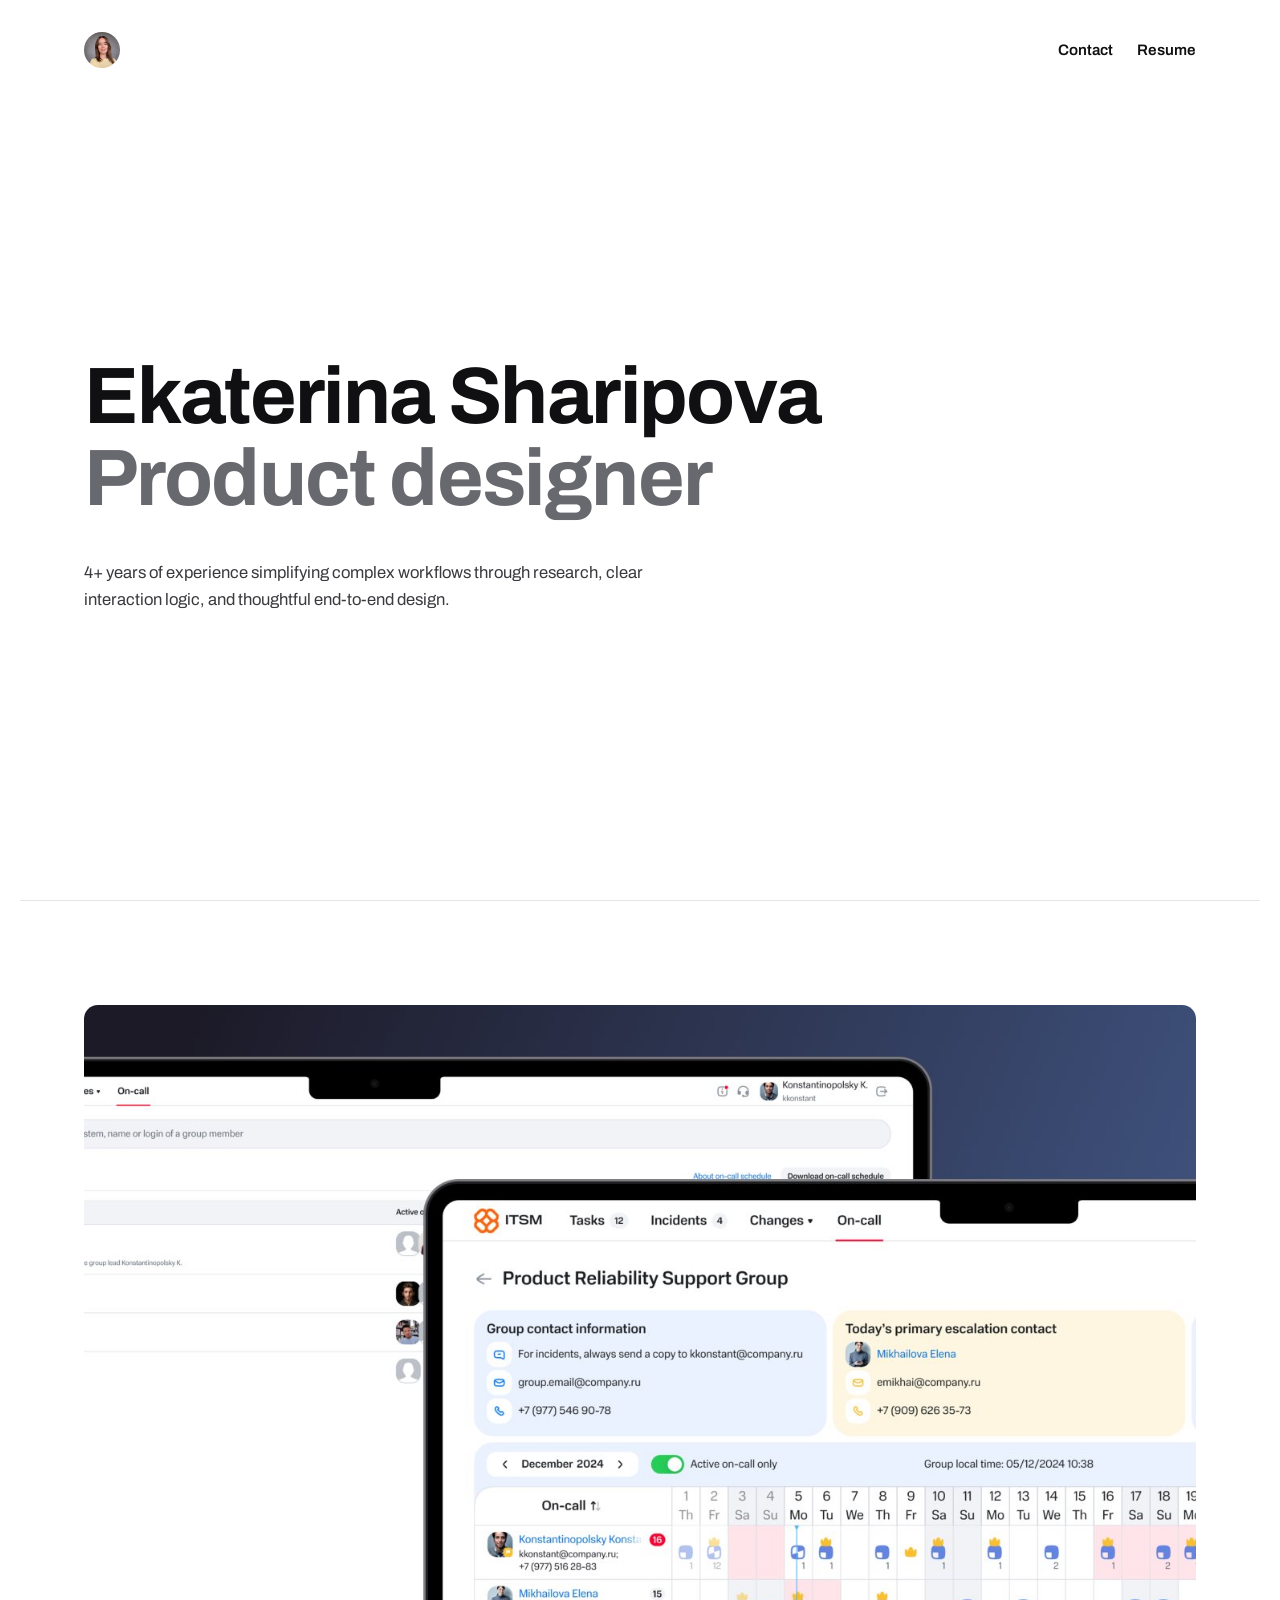
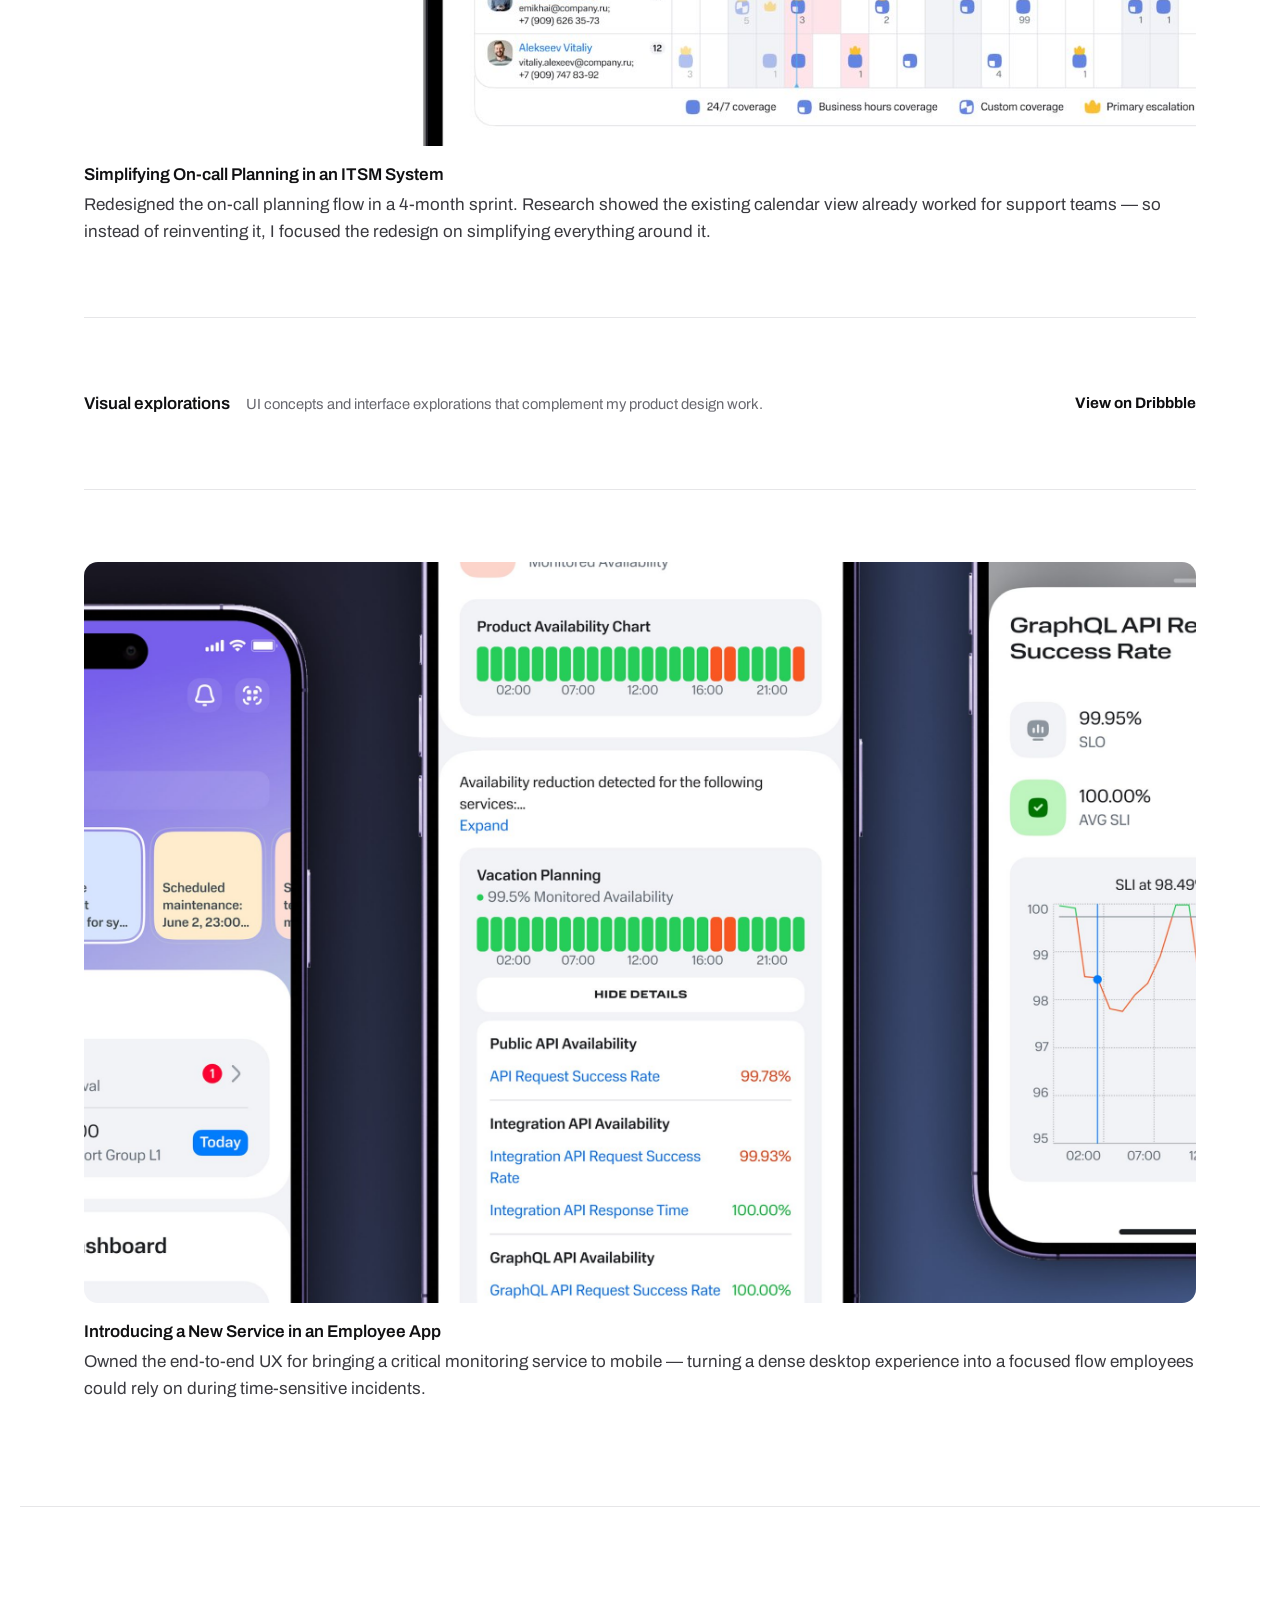
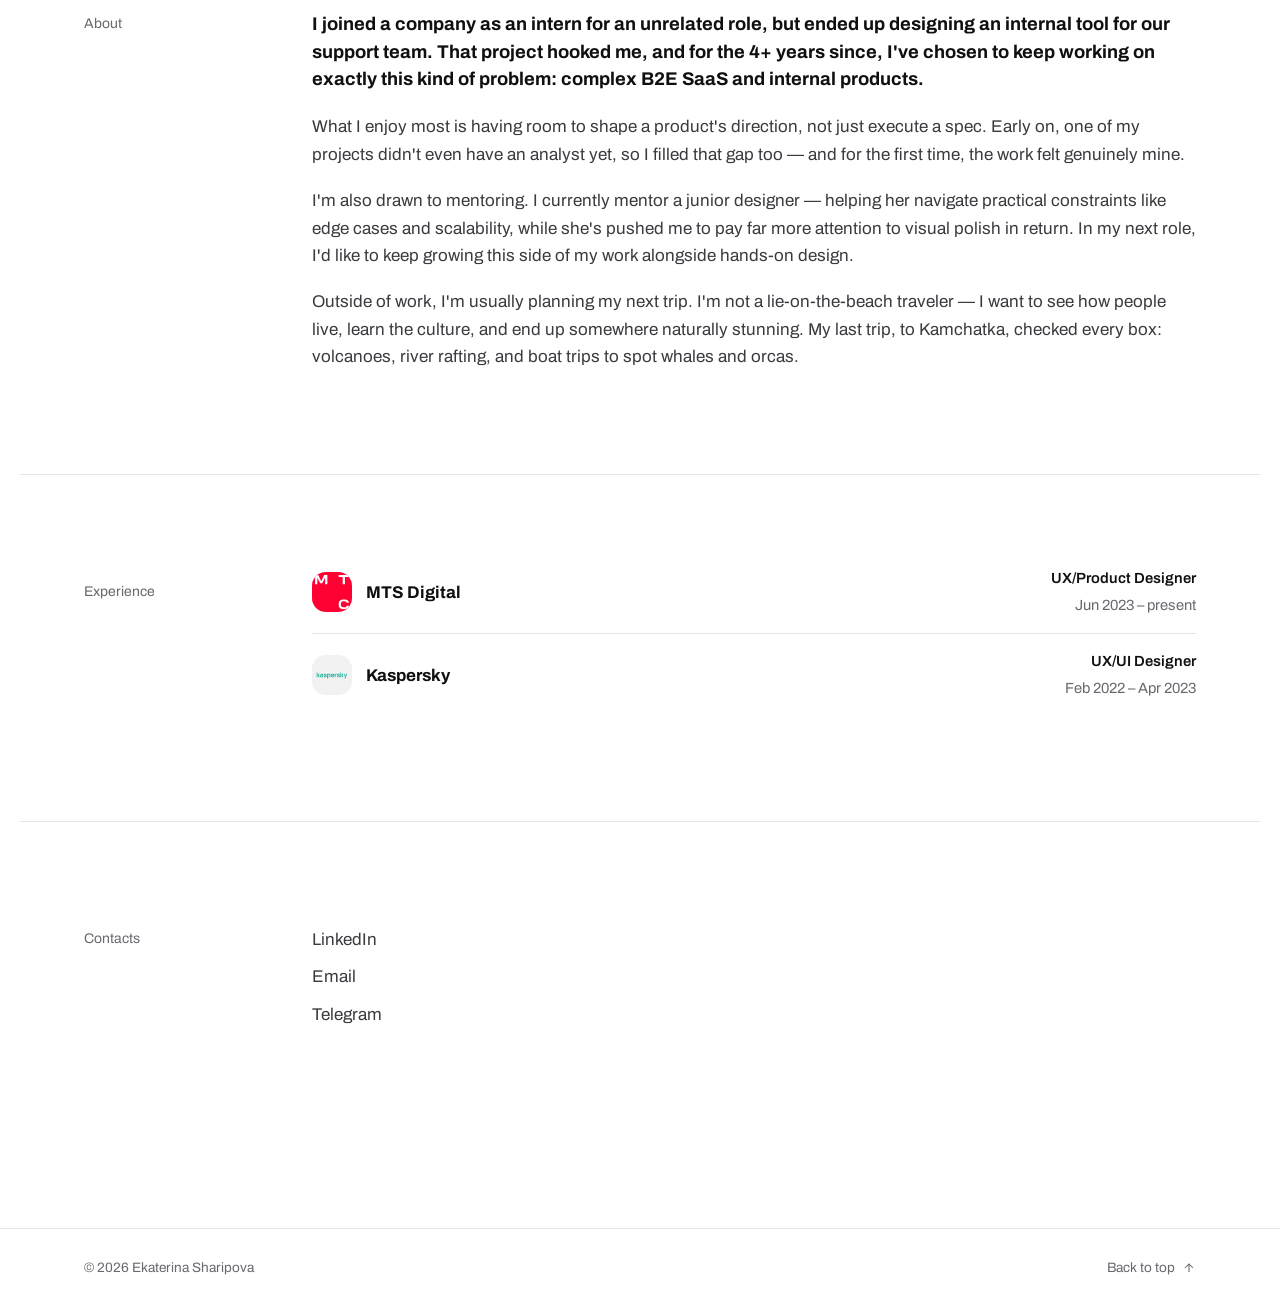
==== index.html @ 1e80042b "Version-bust edgy.css to fix stale CDN cache edgy.css was the only stylesheet linked without a ?v= q" ====
<!doctype html>
<html lang="en">
<head>
<meta charset="UTF-8">
<meta name="viewport" content="width=device-width, initial-scale=1">
<title>Ekaterina Sharipova — Product Designer</title>
<meta name="description" content="Ekaterina Sharipova is a Product Designer with 4+ years of experience simplifying complex B2E SaaS and internal-product workflows through research and end-to-end design.">

<meta property="og:type" content="website">
<meta property="og:title" content="Ekaterina Sharipova — Product Designer">
<meta property="og:description" content="4+ years of experience simplifying complex workflows through research, clear interaction logic, and thoughtful end-to-end design.">
<meta property="og:image" content="assets/img/social-preview.jpg">
<meta name="twitter:card" content="summary_large_image">

<link rel="icon" href="favicon.png" type="image/png">
<link rel="preconnect" href="https://fonts.googleapis.com">
<link rel="preconnect" href="https://fonts.gstatic.com" crossorigin>
<link href="https://fonts.googleapis.com/css2?family=Archivo:wght@400;500;600;700;800;900&display=swap" rel="stylesheet">
<link rel="stylesheet" href="assets/css/edgy.css?v=1">
</head>
<body id="top">
<a class="skip-link" href="#main">Skip to content</a>

<!-- Top bar — plain, not sticky, jasonwalker.io-style (mark left, links right) -->
<header class="top-bar">
  <div class="wrap-edgy top-bar-row">
    <span class="top-bar-mark">
      <img src="assets/img/avatar.jpg" alt="Ekaterina Sharipova" width="36" height="36">
      <span class="top-bar-mark-emoji" aria-hidden="true">🌸</span>
    </span>
    <nav class="top-bar-actions" aria-label="Primary">
      <a class="top-bar-link" href="#contacts">Contact</a>
      <a class="top-bar-link" href="https://drive.google.com/file/d/1kY8FwEwrzzVcaPMFJQIdGqYuqVuySqas/view?usp=drivesdk" target="_blank" rel="noopener">Resume</a>
    </nav>
  </div>
</header>

<main id="main">

  <!-- Hero — name/role masthead + description, jasonwalker.io-style -->
  <section class="hero-panel wrap-edgy">
    <div class="hero-mast">
      <h1 class="hero-name" data-scramble>Ekaterina Sharipova</h1>
      <span class="hero-role" data-scramble>Product designer</span>
    </div>
    <p class="hero-lede">4+ years of experience simplifying complex workflows through research, clear interaction logic, and thoughtful end-to-end design.</p>
  </section>

  <!-- Featured work -->
  <section class="wrap-edgy section-block" id="work">

    <div class="case-card-list">

      <a class="case-card" href="/on-call/">
        <!-- placeholder cover — swap for the real gallery shot once ready -->
        <div class="case-media">
          <img src="assets/img/case1-cover-desktop.jpg" alt="ITSM on-call scheduling interface: a monthly coverage calendar and support-group list shown across tablet and laptop screens." loading="eager" width="900" height="787">
        </div>
        <div class="case-body">
          <h3>Simplifying On-call Planning in an ITSM System</h3>
          <p class="case-desc">Redesigned the on-call planning flow in a 4-month sprint. Research showed the existing calendar view already worked for support teams — so instead of reinventing it, I focused the redesign on simplifying everything around it.</p>
        </div>
      </a>

      <a class="explore-strip" href="https://dribbble.com/sh_catherina" target="_blank" rel="noopener">
        <span class="explore-strip-text">
          <span class="explore-strip-title">Visual explorations</span>
          <span class="explore-strip-desc">UI concepts and interface explorations that complement my product design work.</span>
        </span>
        <span class="explore-strip-link">View on Dribbble</span>
      </a>

      <a class="case-card" href="/product-health/">
        <div class="case-media">
          <img src="assets/img/case2-cover-desktop.jpg" alt="Mobile Product Health Dashboard flow: a monitored-products overview drilling down into per-service availability and a single metric's chart, shown across three phone screens." loading="lazy" width="900" height="787">
        </div>
        <div class="case-body">
          <h3>Introducing a New Service in an Employee App</h3>
          <p class="case-desc">Owned the end-to-end UX for bringing a critical monitoring service to mobile — turning a dense desktop experience into a focused flow employees could rely on during time-sensitive incidents.</p>
        </div>
      </a>

    </div>
  </section>

  <!-- About — label-left / content-right, nickclement.com layout -->
  <section class="wrap-edgy section-block" id="about">
    <div class="section-row">
      <h2 class="section-heading">About</h2>
      <div class="about-copy">
        <p>I joined a company as an intern for an unrelated role, but ended up designing an internal tool for our support team. That project hooked me, and for the 4+ years since, I've chosen to keep working on exactly this kind of problem: complex B2E SaaS and internal products.</p>
        <p>What I enjoy most is having room to shape a product's direction, not just execute a spec. Early on, one of my projects didn't even have an analyst yet, so I filled that gap too — and for the first time, the work felt genuinely mine.</p>
        <p>I'm also drawn to mentoring. I currently mentor a junior designer — helping her navigate practical constraints like edge cases and scalability, while she's pushed me to pay far more attention to visual polish in return. In my next role, I'd like to keep growing this side of my work alongside hands-on design.</p>
        <p>Outside of work, I'm usually planning my next trip. I'm not a lie-on-the-beach traveler — I want to see how people live, learn the culture, and end up somewhere naturally stunning. My last trip, to Kamchatka, checked every box: volcanoes, river rafting, and boat trips to spot whales and orcas.</p>
      </div>
    </div>
  </section>

  <!-- Work experience — dates, company, role only; full detail lives in the résumé -->
  <section class="wrap-edgy section-block" id="experience">
    <div class="section-row">
      <h2 class="section-heading">Experience</h2>
      <div class="xp-list">
        <div class="xp-row">
          <div class="xp-company">
            <span class="xp-logo"><img src="assets/img/logos/mts.svg" alt="" width="40" height="40"></span>
            <span class="xp-company-name">MTS Digital</span>
          </div>
          <div class="xp-role-dates">
            <span class="xp-role">UX/Product Designer</span>
            <span class="xp-dates">Jun 2023 – present</span>
          </div>
        </div>
        <div class="xp-row">
          <div class="xp-company">
            <span class="xp-logo"><img src="assets/img/logos/kaspersky.svg" alt="" width="40" height="40"></span>
            <span class="xp-company-name">Kaspersky</span>
          </div>
          <div class="xp-role-dates">
            <span class="xp-role">UX/UI Designer</span>
            <span class="xp-dates">Feb 2022 – Apr 2023</span>
          </div>
        </div>
      </div>
    </div>
  </section>

  <!-- Contacts — plain text links, name only, straight to the platform (nickclement.com layout) -->
  <section class="wrap-edgy section-block" id="contacts">
    <div class="section-row">
      <h2 class="section-heading">Contacts</h2>
      <div class="contact-links">
        <a class="contact-link" href="http://linkedin.com/in/ekaterina-sharipova" target="_blank" rel="noopener">LinkedIn</a>
        <a class="contact-link" href="mailto:sh.catherina@yandex.ru" target="_blank" rel="noopener">Email</a>
        <a class="contact-link" href="https://t.me/sh_catherina" target="_blank" rel="noopener">Telegram</a>
      </div>
    </div>
  </section>

</main>

<div id="site-footer"></div>

<script src="assets/js/components.js?v=3"></script>
<script src="assets/js/main.js?v=7"></script>
</body>
</html>
---- assets/css/edgy.css ----
/* =========================================================
   EKATERINA SHARIPOVA — DRAFT v3
   Plain, editorial, monochrome — no panels or pill buttons.
   Hairline rules separate sections and list items throughout,
   modeled on nickclement.com's layout, jasonwalker.io's hero
   typography, and ayurchenko.xyz's experience row.
   ========================================================= */

:root {
  --paper: #ffffff;
  --panel: #f2f2f3;        /* image placeholder fill only */
  --panel-strong: #e6e6e8; /* hairline dividers, avatar placeholder */
  --ink: #101012;
  --ink-soft: #3a3a3f;
  --muted: #68686f;

  --radius-md: 14px;

  --font: "Archivo", -apple-system, BlinkMacSystemFont, "Segoe UI", sans-serif;
  --container: 1240px;
  --gutter: clamp(20px, 5vw, 64px);
  --ease: cubic-bezier(0.16, 1, 0.3, 1);

  /* .top-bar's rendered height: its padding-top (same clamp) plus the
     36px avatar, the tallest row child. .hero-panel subtracts this so
     the top bar plus hero together fill exactly one viewport. */
  --topbar-h: clamp(56px, calc(3vw + 36px), 68px);
}

* , *::before, *::after { box-sizing: border-box; }
html { background: var(--paper); -webkit-text-size-adjust: 100%; }
body {
  margin: 0;
  font-family: var(--font);
  font-size: 1.0625rem;
  line-height: 1.6;
  color: var(--ink);
  background: var(--paper);
  -webkit-font-smoothing: antialiased;
}
h1, h2, h3 { font-family: var(--font); font-weight: 400; line-height: 1.05; margin: 0; }
p { margin: 0; }
ul { margin: 0; padding: 0; list-style: none; }
img { display: block; max-width: 100%; height: auto; }
a { color: inherit; text-decoration: none; }

@media (prefers-reduced-motion: no-preference) {
  html { scroll-behavior: smooth; }
}
:focus-visible { outline: 2px solid var(--ink); outline-offset: 2px; }

.skip-link {
  position: absolute; left: -9999px; top: 0;
  background: var(--ink); color: var(--paper);
  padding: 0.75em 1.25em; z-index: 200; font-size: 0.9rem;
}
.skip-link:focus { left: var(--gutter); top: 12px; }

.wrap-edgy {
  max-width: var(--container);
  margin-inline: auto;
  padding-inline: var(--gutter);
}

/* ---------- Top bar — plain, not sticky (jasonwalker.io layout) ---------- */
.top-bar {
  padding-top: clamp(20px, 3vw, 32px);
}
.top-bar-row {
  display: flex; align-items: center; justify-content: space-between; gap: 1rem;
}
.top-bar-mark { position: relative; display: block; flex-shrink: 0; width: 36px; height: 36px; }
.top-bar-mark img {
  display: block; width: 36px; height: 36px; border-radius: 50%;
  background: var(--panel-strong);
  object-fit: cover;
  transition: opacity 0.25s var(--ease), transform 0.25s var(--ease);
}
/* Playful hover: swap the avatar for a flower emoji */
.top-bar-mark-emoji {
  position: absolute; inset: 0;
  display: flex; align-items: center; justify-content: center;
  font-size: 1.15rem;
  line-height: 1;
  border-radius: 50%;
  background: var(--panel-strong);
  opacity: 0;
  transform: scale(0.6) rotate(-15deg);
  transition: opacity 0.25s var(--ease), transform 0.25s var(--ease);
}
.top-bar-mark:hover img { opacity: 0; transform: scale(0.6); }
.top-bar-mark:hover .top-bar-mark-emoji { opacity: 1; transform: scale(1) rotate(0deg); }

.top-bar-actions { display: flex; align-items: center; gap: 1.5rem; }
.top-bar-link { font-size: 0.95rem; font-weight: 600; color: var(--ink); transition: color 0.15s var(--ease); }
.top-bar-link:hover { color: var(--muted); }

/* ---------- Hero — name/role masthead + description, fills the first screen ---------- */
.hero-panel {
  min-height: calc(100vh - var(--topbar-h));
  display: flex;
  flex-direction: column;
  justify-content: center;
  gap: clamp(1.75rem, 4vw, 2.5rem);
}
.hero-mast { display: flex; flex-direction: column; line-height: 1; }
.hero-name, .hero-role {
  font-size: clamp(2.75rem, 7vw, 5rem);
  font-weight: 700;
  letter-spacing: -0.02em;
}
.hero-name { color: var(--ink); }
.hero-role { color: var(--muted); }

.hero-lede {
  max-width: 56ch;
  font-size: clamp(1rem, 1.3vw, 1.15rem);
  font-weight: 400;
  color: var(--ink-soft);
}

/* ---------- Section headings — small, muted labels (nickclement.com layout) ---------- */
.section-block { padding-block: clamp(56px, 9vw, 104px); border-top: 1px solid var(--panel-strong); }
.section-heading { font-size: 0.875rem; font-weight: 400; color: var(--muted); }

/* ---------- Section row — label column left, content column right (nickclement.com layout) ---------- */
.section-row { display: flex; align-items: flex-start; gap: clamp(1.5rem, 4vw, 3rem); }
.section-row > .section-heading { flex: 0 0 auto; width: 180px; margin: 0; padding-top: 0.4rem; } /* nudges the label to align with the first line of content, which sits in a larger font */
.section-row > *:last-child { flex: 1 1 0; min-width: 0; }

@media (max-width: 760px) {
  .section-row { flex-direction: column; gap: 1.25rem; }
  .section-row > .section-heading { width: auto; padding-top: 0; }
  .section-row > *:last-child { width: 100%; }
  .xp-list { margin-top: 0; }
}

/* ---------- Featured work — single cover image + text, stacked (nickclement.com layout) ---------- */
.case-card-list { display: flex; flex-direction: column; }
.case-card { display: block; }
.case-card-list > * + * { border-top: 1px solid var(--panel-strong); margin-top: clamp(2.75rem, 6vw, 4.5rem); padding-top: clamp(2.75rem, 6vw, 4.5rem); }

.case-media {
  position: relative;
  overflow: hidden;
  border-radius: var(--radius-md);
  aspect-ratio: 3 / 2;
  background: var(--panel);
  cursor: pointer;
  margin-bottom: 1.25rem;
}
.case-media img { width: 100%; height: 100%; object-fit: cover; transition: transform 0.5s var(--ease); }
.case-card:hover .case-media img { transform: scale(1.03); }

.case-body h3 { font-size: 1.0625rem; font-weight: 600; color: var(--ink); margin-bottom: 0.4rem; }
.case-desc { color: var(--ink-soft); }

/* ---------- Explore strip — plain row, spacing comes from .case-card-list ---------- */
.explore-strip {
  display: flex; flex-wrap: wrap; align-items: center; justify-content: space-between; gap: 1.5rem;
}
.explore-strip-text { display: flex; align-items: baseline; gap: 1rem; flex-wrap: wrap; }
.explore-strip-title { font-weight: 600; font-size: 1.0625rem; color: var(--ink); }
.explore-strip-desc { color: var(--muted); font-size: 0.92rem; }
.explore-strip-link { font-weight: 700; font-size: 0.95rem; color: var(--ink); flex-shrink: 0; transition: color 0.15s var(--ease); }
.explore-strip:hover .explore-strip-link { color: var(--muted); }

/* ---------- About ---------- */
.about-copy p { color: var(--ink-soft); }
.about-copy p + p { margin-top: 1.15em; }
.about-copy p:first-child { font-weight: 700; color: var(--ink); font-size: 1.15rem; line-height: 1.5; }

/* ---------- Experience — logo row, detail lives in the résumé (ayurchenko.xyz layout) ---------- */
@media (min-width: 761px) {
  .xp-list { margin-top: -1.75rem; } /* company name sits centered in the 40px logo tile with its own top padding — pull the list up so its text lines up with the section label */
}
.xp-row {
  display: flex; align-items: center; justify-content: space-between; gap: 1.5rem;
  padding-block: 1rem;
}
.xp-row + .xp-row { border-top: 1px solid var(--panel-strong); }

.xp-company { display: flex; align-items: center; gap: 0.85rem; min-width: 0; }
.xp-logo {
  flex-shrink: 0;
  width: 40px; height: 40px; border-radius: var(--radius-md);
  overflow: hidden;
  background: var(--panel);
  display: flex; align-items: center; justify-content: center;
}
.xp-logo img { max-width: 100%; max-height: 100%; width: auto; height: auto; object-fit: contain; }
.xp-company-name { font-weight: 700; color: var(--ink); }

.xp-role-dates { display: flex; flex-direction: column; align-items: flex-end; gap: 0.2rem; text-align: right; font-size: 0.92rem; }
.xp-role { color: var(--ink); font-weight: 600; }
.xp-dates { color: var(--muted); font-variant-numeric: tabular-nums; }

@media (max-width: 560px) {
  .xp-row { align-items: flex-start; }
  .xp-company-name { font-size: 0.95rem; }
  .xp-role-dates { font-size: 0.85rem; }
}

/* Below 560px "Ekaterina Sharipova" no longer fits the clamp's 2.75rem
   floor on one line. Drop to a fixed size that fits down to a 320px
   viewport — kept in sync with .case-title's mobile override below. */
@media (max-width: 560px) {
  .hero-name, .hero-role { font-size: 1.75rem; }
}

/* ---------- Contacts — plain stacked text links (nickclement.com "Connect" layout) ---------- */
.contact-links { display: flex; flex-direction: column; gap: 0.65rem; }
.contact-link { font-size: 1.0625rem; font-weight: 400; color: var(--ink-soft); transition: color 0.15s var(--ease); }
.contact-link:hover { color: var(--ink); }

/* ---------- Footer (targets components.js-rendered markup) ---------- */
.site-footer { border-top: 1px solid var(--panel-strong); padding-block: 1.75rem; margin-top: clamp(56px, 8vw, 96px); }
.site-footer-row { display: flex; align-items: center; justify-content: space-between; flex-wrap: wrap; gap: 1rem; max-width: var(--container); margin-inline: auto; padding-inline: var(--gutter); }
.site-footer-copy { font-size: 0.85rem; color: var(--muted); }
.site-footer-top { display: inline-flex; align-items: center; gap: 0.5em; font-size: 0.85rem; font-weight: 400; color: var(--muted); transition: color 0.15s var(--ease); }
.site-footer-top svg { width: 14px; height: 14px; }
.site-footer-top:hover { color: var(--ink); }
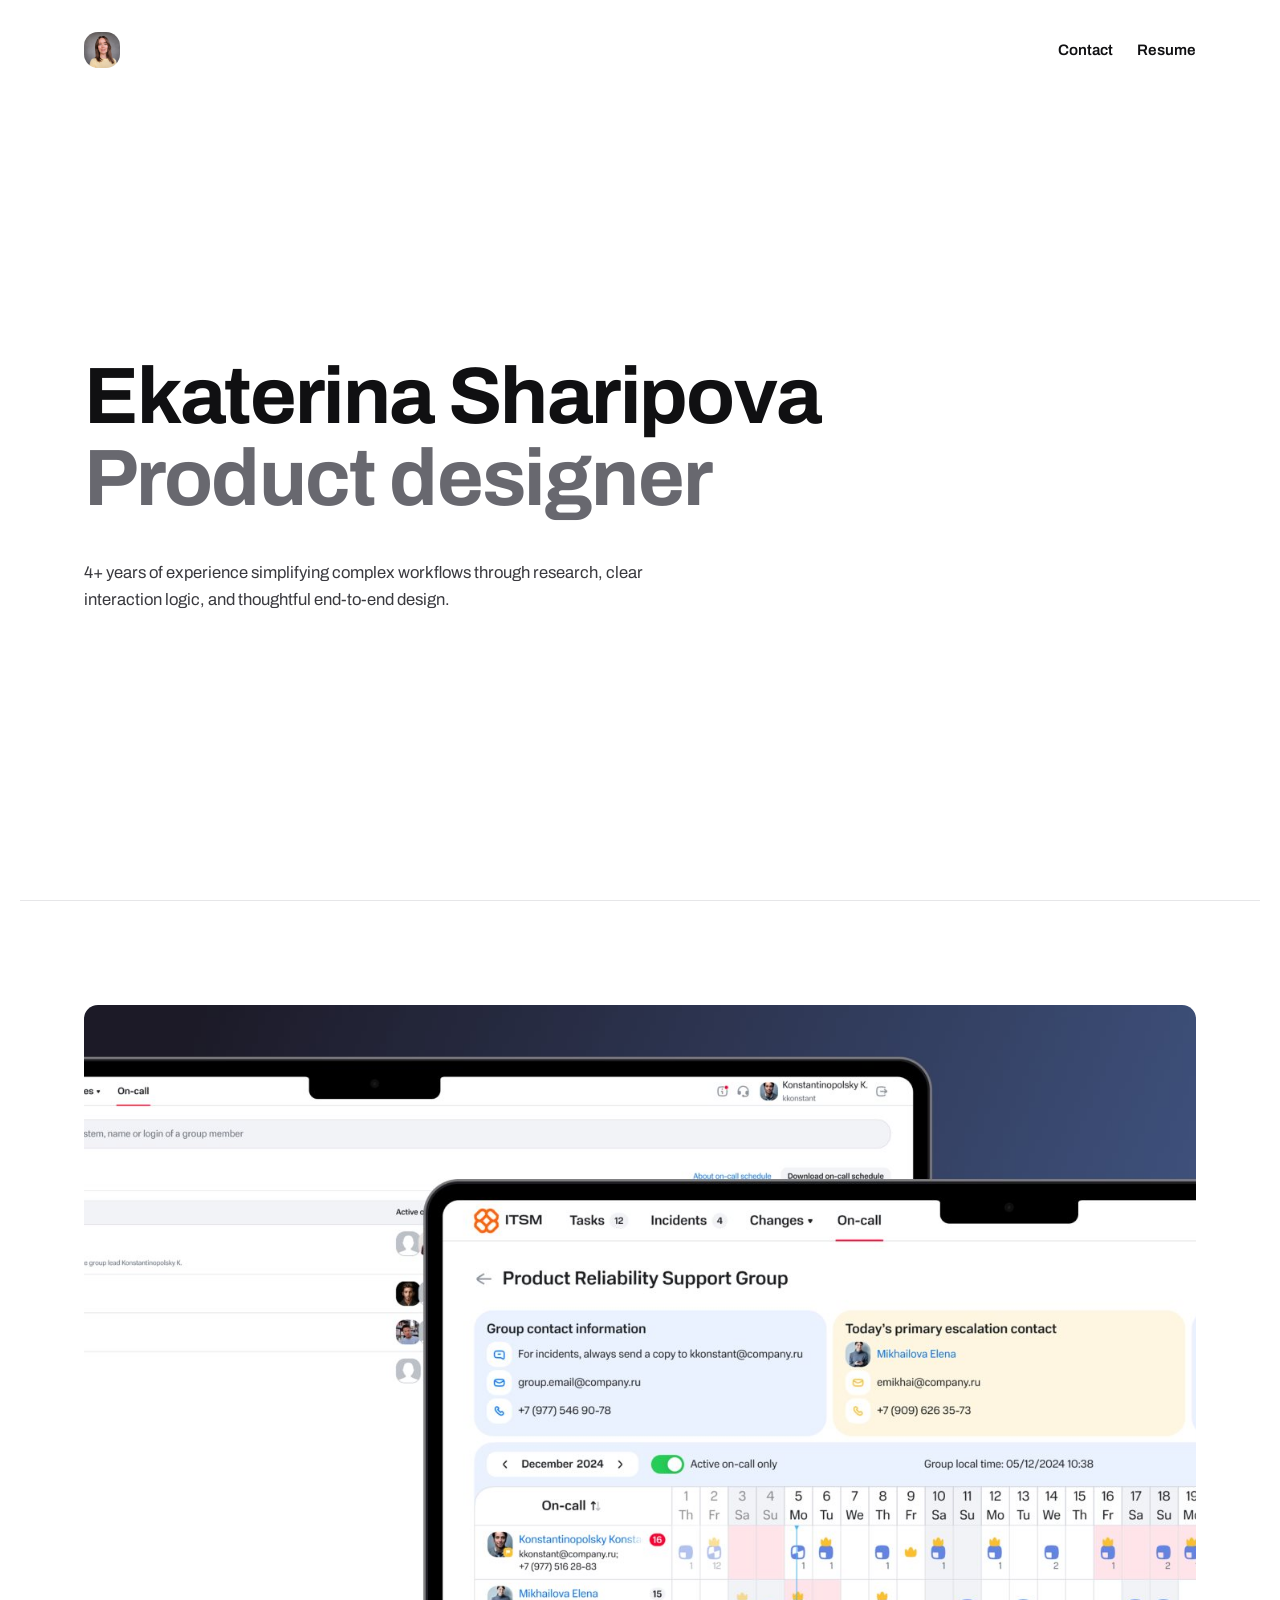
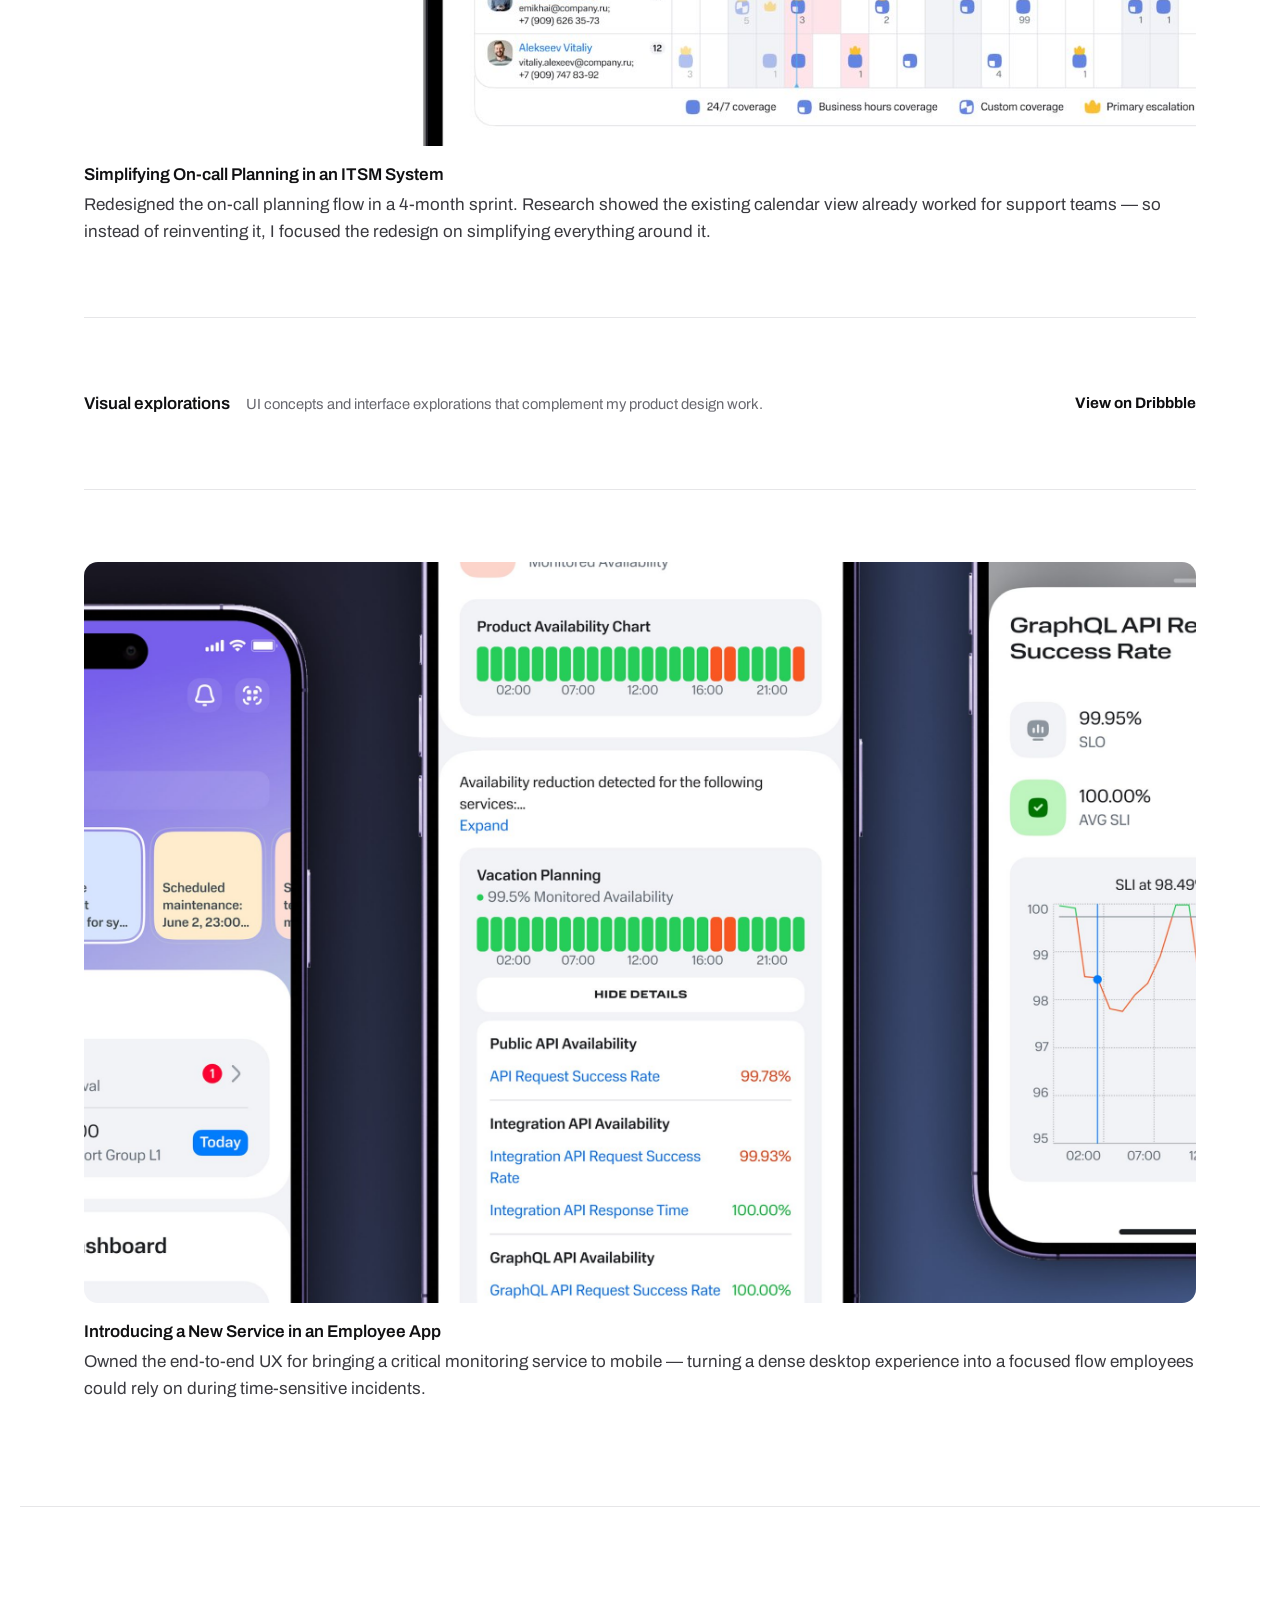
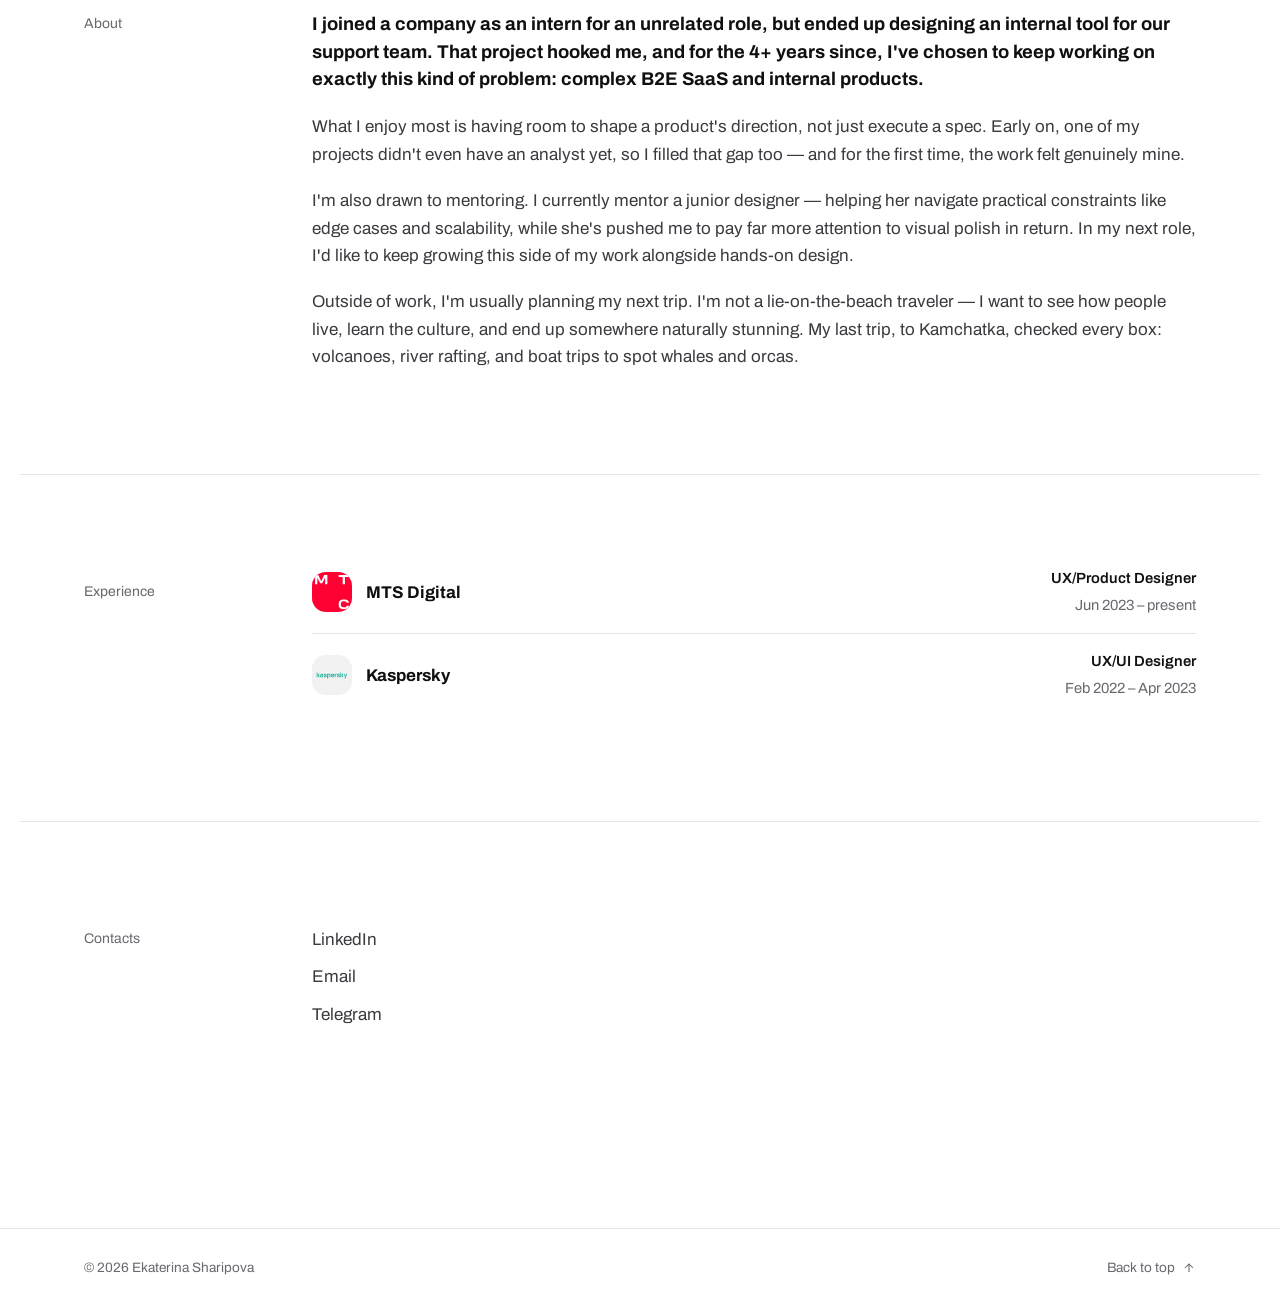
==== commit 58906af3: "Match header avatar shape to the Experience logo tiles Round avatar read as inconsistent next to the" ====
--- a/index.html
+++ b/index.html
@@ -16,7 +16,7 @@
 <link rel="preconnect" href="https://fonts.googleapis.com">
 <link rel="preconnect" href="https://fonts.gstatic.com" crossorigin>
 <link href="https://fonts.googleapis.com/css2?family=Archivo:wght@400;500;600;700;800;900&display=swap" rel="stylesheet">
-<link rel="stylesheet" href="assets/css/edgy.css?v=1">
+<link rel="stylesheet" href="assets/css/edgy.css?v=2">
 </head>
 <body id="top">
 <a class="skip-link" href="#main">Skip to content</a>
--- a/assets/css/edgy.css
+++ b/assets/css/edgy.css
@@ -70,8 +70,9 @@
   display: flex; align-items: center; justify-content: space-between; gap: 1rem;
 }
 .top-bar-mark { position: relative; display: block; flex-shrink: 0; width: 36px; height: 36px; }
+/* Soft-square shape, same radius as the .xp-logo tiles in Experience */
 .top-bar-mark img {
-  display: block; width: 36px; height: 36px; border-radius: 50%;
+  display: block; width: 36px; height: 36px; border-radius: var(--radius-md);
   background: var(--panel-strong);
   object-fit: cover;
   transition: opacity 0.25s var(--ease), transform 0.25s var(--ease);
@@ -82,7 +83,7 @@
   display: flex; align-items: center; justify-content: center;
   font-size: 1.15rem;
   line-height: 1;
-  border-radius: 50%;
+  border-radius: var(--radius-md);
   background: var(--panel-strong);
   opacity: 0;
   transform: scale(0.6) rotate(-15deg);
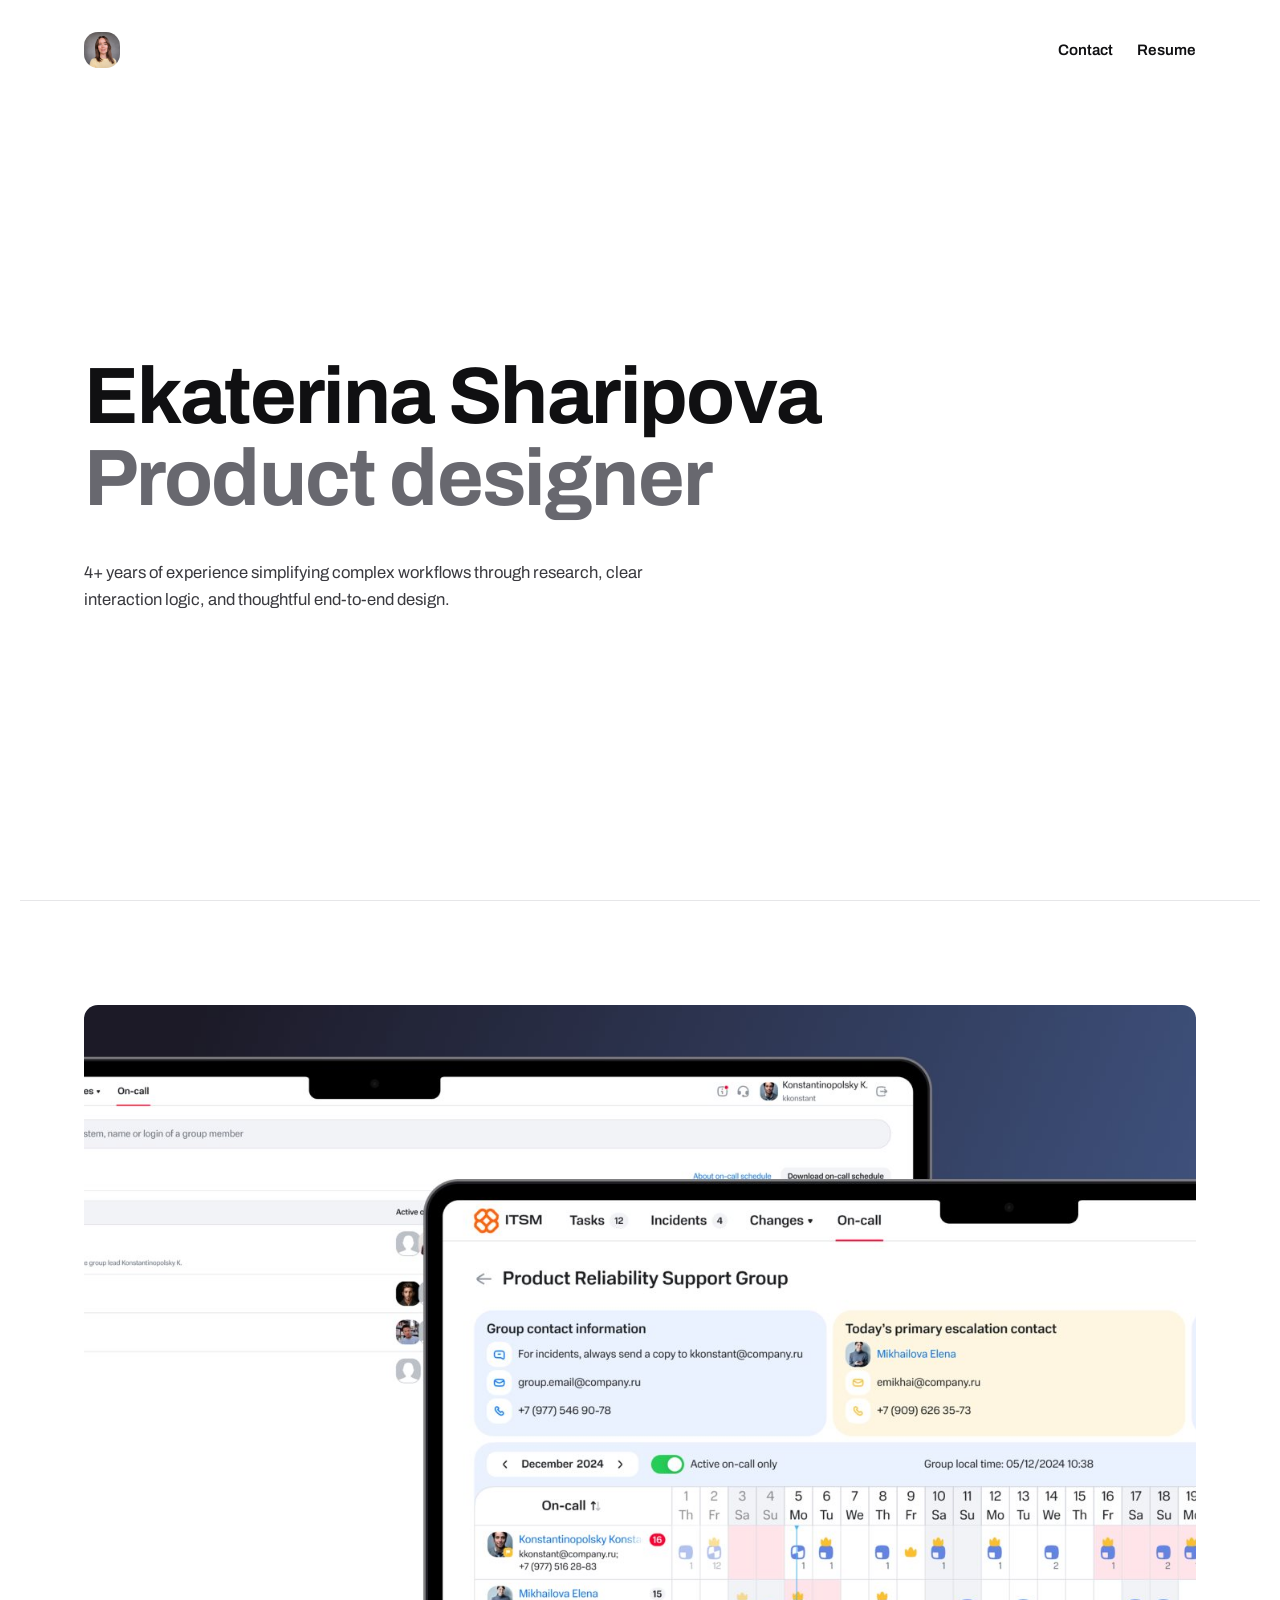
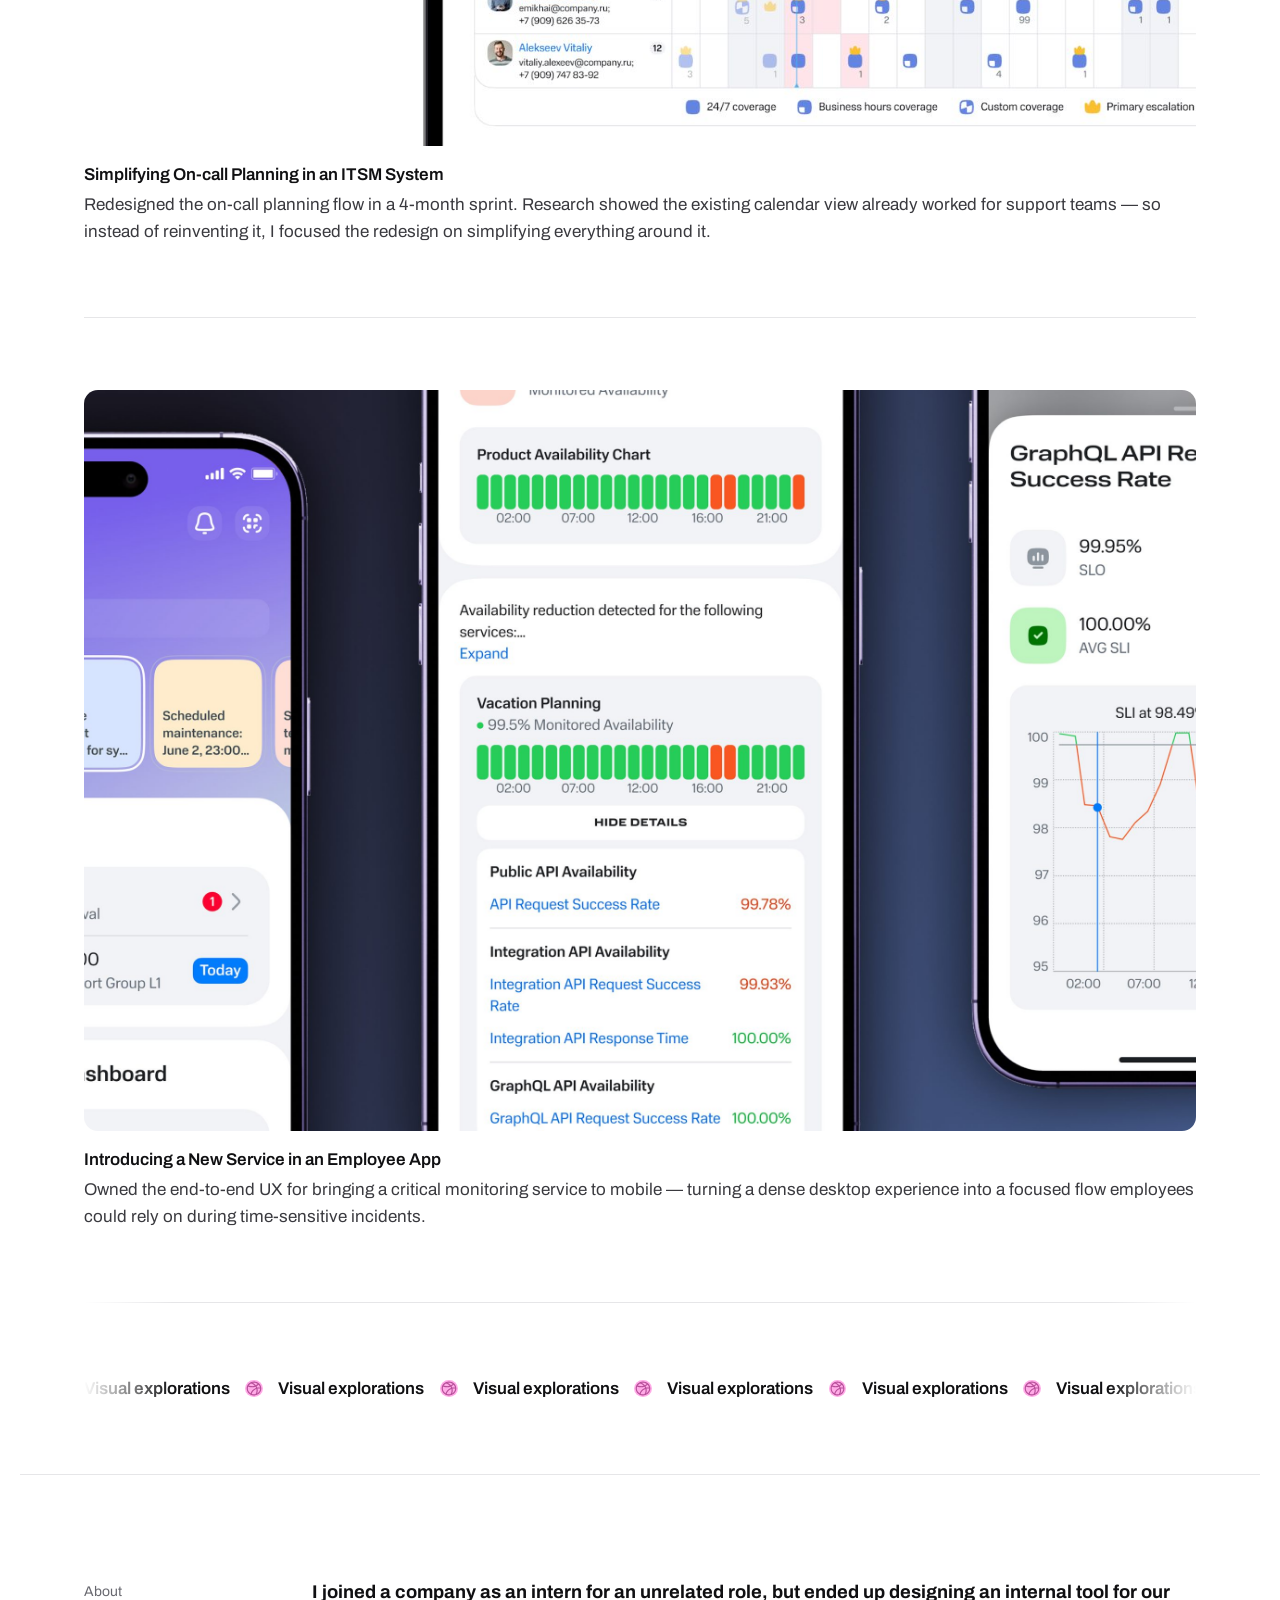
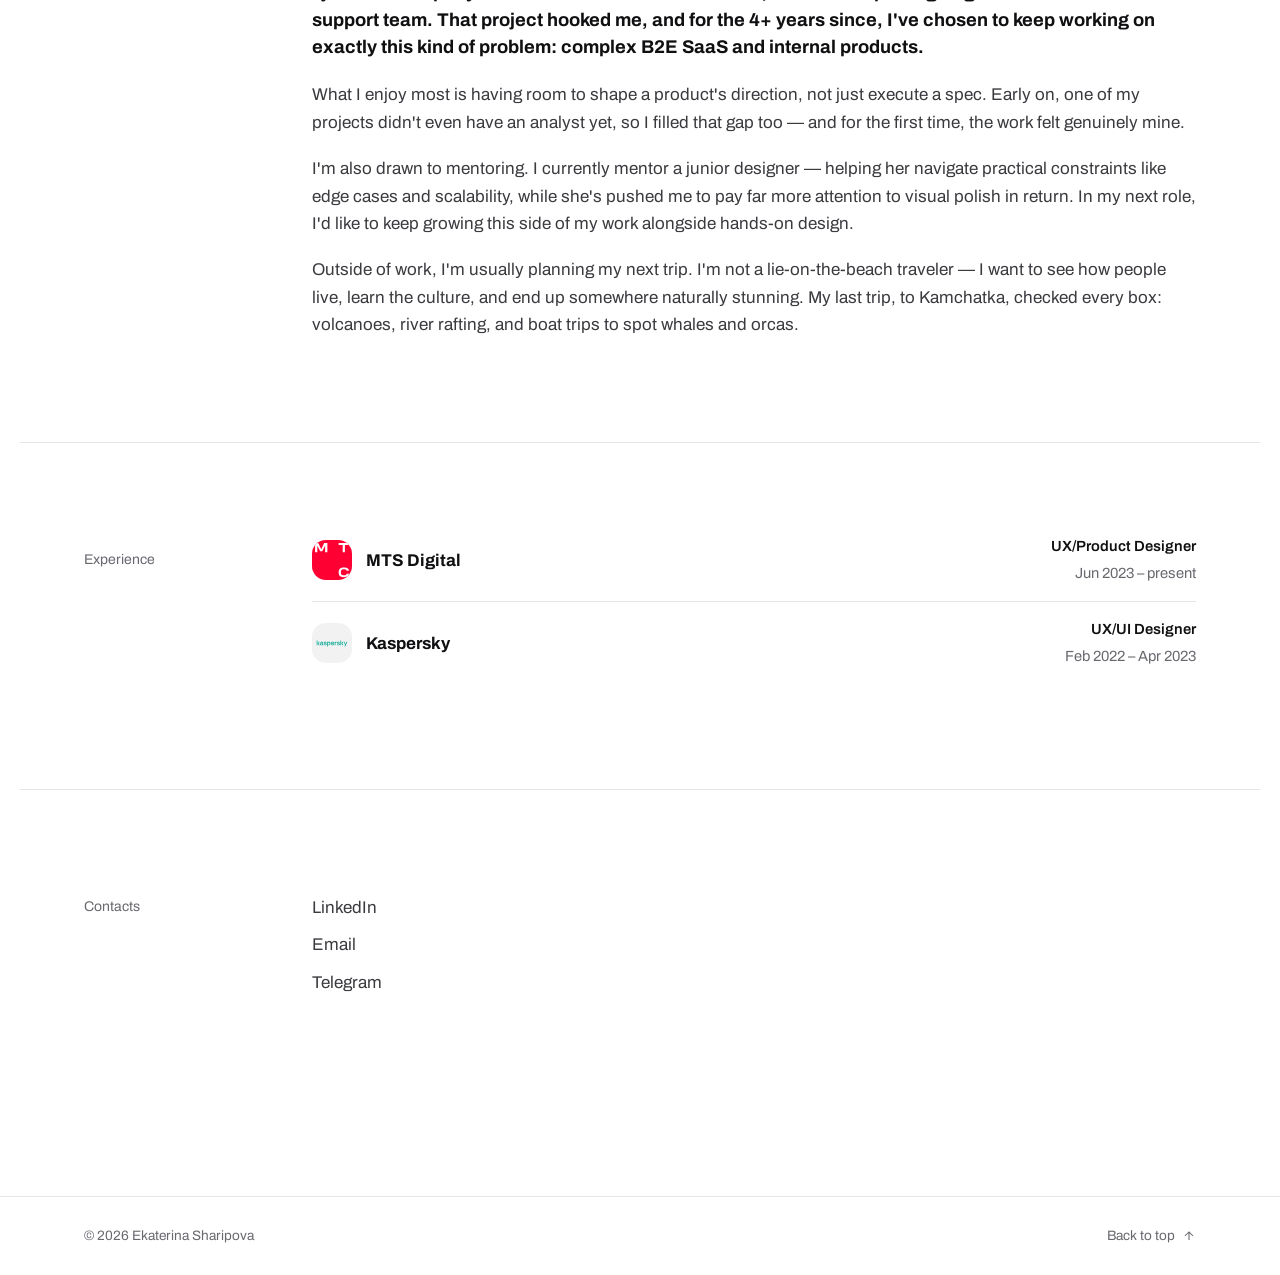
==== commit 89e752c7: "Replace the Dribbble text link with a looping marquee, match case-study breadcrumb weight to footer " ====
--- a/index.html
+++ b/index.html
@@ -16,7 +16,7 @@
 <link rel="preconnect" href="https://fonts.googleapis.com">
 <link rel="preconnect" href="https://fonts.gstatic.com" crossorigin>
 <link href="https://fonts.googleapis.com/css2?family=Archivo:wght@400;500;600;700;800;900&display=swap" rel="stylesheet">
-<link rel="stylesheet" href="assets/css/edgy.css?v=2">
+<link rel="stylesheet" href="assets/css/edgy.css?v=9">
 </head>
 <body id="top">
 <a class="skip-link" href="#main">Skip to content</a>
@@ -62,14 +62,6 @@
         </div>
       </a>
 
-      <a class="explore-strip" href="https://dribbble.com/sh_catherina" target="_blank" rel="noopener">
-        <span class="explore-strip-text">
-          <span class="explore-strip-title">Visual explorations</span>
-          <span class="explore-strip-desc">UI concepts and interface explorations that complement my product design work.</span>
-        </span>
-        <span class="explore-strip-link">View on Dribbble</span>
-      </a>
-
       <a class="case-card" href="/product-health/">
         <div class="case-media">
           <img src="assets/img/case2-cover-desktop.jpg" alt="Mobile Product Health Dashboard flow: a monitored-products overview drilling down into per-service availability and a single metric's chart, shown across three phone screens." loading="lazy" width="900" height="787">
@@ -78,6 +70,27 @@
           <h3>Introducing a New Service in an Employee App</h3>
           <p class="case-desc">Owned the end-to-end UX for bringing a critical monitoring service to mobile — turning a dense desktop experience into a focused flow employees could rely on during time-sensitive incidents.</p>
         </div>
+      </a>
+
+      <a class="explore-marquee" href="https://dribbble.com/sh_catherina" target="_blank" rel="noopener" aria-label="Visual explorations — view on Dribbble">
+        <span class="explore-marquee-track" aria-hidden="true">
+          <span class="explore-marquee-group">
+            <span class="explore-marquee-unit"><span class="explore-marquee-em">Visual explorations</span><img class="explore-marquee-icon" src="assets/img/logos/dribbble.svg" alt="" aria-hidden="true" width="18" height="18" loading="lazy"></span>
+            <span class="explore-marquee-unit"><span class="explore-marquee-em">Visual explorations</span><img class="explore-marquee-icon" src="assets/img/logos/dribbble.svg" alt="" aria-hidden="true" width="18" height="18" loading="lazy"></span>
+            <span class="explore-marquee-unit"><span class="explore-marquee-em">Visual explorations</span><img class="explore-marquee-icon" src="assets/img/logos/dribbble.svg" alt="" aria-hidden="true" width="18" height="18" loading="lazy"></span>
+            <span class="explore-marquee-unit"><span class="explore-marquee-em">Visual explorations</span><img class="explore-marquee-icon" src="assets/img/logos/dribbble.svg" alt="" aria-hidden="true" width="18" height="18" loading="lazy"></span>
+            <span class="explore-marquee-unit"><span class="explore-marquee-em">Visual explorations</span><img class="explore-marquee-icon" src="assets/img/logos/dribbble.svg" alt="" aria-hidden="true" width="18" height="18" loading="lazy"></span>
+            <span class="explore-marquee-unit"><span class="explore-marquee-em">Visual explorations</span><img class="explore-marquee-icon" src="assets/img/logos/dribbble.svg" alt="" aria-hidden="true" width="18" height="18" loading="lazy"></span>
+          </span>
+          <span class="explore-marquee-group">
+            <span class="explore-marquee-unit"><span class="explore-marquee-em">Visual explorations</span><img class="explore-marquee-icon" src="assets/img/logos/dribbble.svg" alt="" aria-hidden="true" width="18" height="18" loading="lazy"></span>
+            <span class="explore-marquee-unit"><span class="explore-marquee-em">Visual explorations</span><img class="explore-marquee-icon" src="assets/img/logos/dribbble.svg" alt="" aria-hidden="true" width="18" height="18" loading="lazy"></span>
+            <span class="explore-marquee-unit"><span class="explore-marquee-em">Visual explorations</span><img class="explore-marquee-icon" src="assets/img/logos/dribbble.svg" alt="" aria-hidden="true" width="18" height="18" loading="lazy"></span>
+            <span class="explore-marquee-unit"><span class="explore-marquee-em">Visual explorations</span><img class="explore-marquee-icon" src="assets/img/logos/dribbble.svg" alt="" aria-hidden="true" width="18" height="18" loading="lazy"></span>
+            <span class="explore-marquee-unit"><span class="explore-marquee-em">Visual explorations</span><img class="explore-marquee-icon" src="assets/img/logos/dribbble.svg" alt="" aria-hidden="true" width="18" height="18" loading="lazy"></span>
+            <span class="explore-marquee-unit"><span class="explore-marquee-em">Visual explorations</span><img class="explore-marquee-icon" src="assets/img/logos/dribbble.svg" alt="" aria-hidden="true" width="18" height="18" loading="lazy"></span>
+          </span>
+        </span>
       </a>
 
     </div>
--- a/assets/css/edgy.css
+++ b/assets/css/edgy.css
@@ -86,11 +86,11 @@
   border-radius: var(--radius-md);
   background: var(--panel-strong);
   opacity: 0;
-  transform: scale(0.6) rotate(-15deg);
+  transform: scale(0.6);
   transition: opacity 0.25s var(--ease), transform 0.25s var(--ease);
 }
 .top-bar-mark:hover img { opacity: 0; transform: scale(0.6); }
-.top-bar-mark:hover .top-bar-mark-emoji { opacity: 1; transform: scale(1) rotate(0deg); }
+.top-bar-mark:hover .top-bar-mark-emoji { opacity: 1; transform: scale(1); }
 
 .top-bar-actions { display: flex; align-items: center; gap: 1.5rem; }
 .top-bar-link { font-size: 0.95rem; font-weight: 600; color: var(--ink); transition: color 0.15s var(--ease); }
@@ -137,6 +137,9 @@
 }
 
 /* ---------- Featured work — single cover image + text, stacked (nickclement.com layout) ---------- */
+/* The marquee ends the list, so its gap to the divider below should match the
+   list's own item rhythm rather than the section's (larger) default padding. */
+#work { padding-bottom: clamp(2.75rem, 6vw, 4.5rem); }
 .case-card-list { display: flex; flex-direction: column; }
 .case-card { display: block; }
 .case-card-list > * + * { border-top: 1px solid var(--panel-strong); margin-top: clamp(2.75rem, 6vw, 4.5rem); padding-top: clamp(2.75rem, 6vw, 4.5rem); }
@@ -156,15 +159,36 @@
 .case-body h3 { font-size: 1.0625rem; font-weight: 600; color: var(--ink); margin-bottom: 0.4rem; }
 .case-desc { color: var(--ink-soft); }
 
-/* ---------- Explore strip — plain row, spacing comes from .case-card-list ---------- */
-.explore-strip {
-  display: flex; flex-wrap: wrap; align-items: center; justify-content: space-between; gap: 1.5rem;
-}
-.explore-strip-text { display: flex; align-items: baseline; gap: 1rem; flex-wrap: wrap; }
-.explore-strip-title { font-weight: 600; font-size: 1.0625rem; color: var(--ink); }
-.explore-strip-desc { color: var(--muted); font-size: 0.92rem; }
-.explore-strip-link { font-weight: 700; font-size: 0.95rem; color: var(--ink); flex-shrink: 0; transition: color 0.15s var(--ease); }
-.explore-strip:hover .explore-strip-link { color: var(--muted); }
+/* ---------- Explore marquee — looping ticker, spacing comes from .case-card-list ---------- */
+.explore-marquee {
+  display: block;
+  overflow: hidden;
+  -webkit-mask-image: linear-gradient(90deg, transparent, #000 8%, #000 92%, transparent);
+  mask-image: linear-gradient(90deg, transparent, #000 8%, #000 92%, transparent);
+}
+.explore-marquee-track {
+  display: flex;
+  width: max-content;
+  animation: explore-marquee-scroll 26s linear infinite;
+}
+.explore-marquee:hover .explore-marquee-track { animation-play-state: paused; }
+.explore-marquee-group { display: flex; flex-shrink: 0; }
+.explore-marquee-unit { display: flex; align-items: center; gap: 0.9em; flex-shrink: 0; padding-inline-end: 0.9em; }
+.explore-marquee-em {
+  font-size: 1.0625rem;
+  font-weight: 600;
+  color: var(--ink);
+  white-space: nowrap;
+}
+.explore-marquee-icon { display: block; width: 1.05em; height: 1.05em; flex-shrink: 0; }
+
+@keyframes explore-marquee-scroll {
+  from { transform: translateX(0); }
+  to { transform: translateX(-50%); }
+}
+@media (prefers-reduced-motion: reduce) {
+  .explore-marquee-track { animation: none; }
+}
 
 /* ---------- About ---------- */
 .about-copy p { color: var(--ink-soft); }
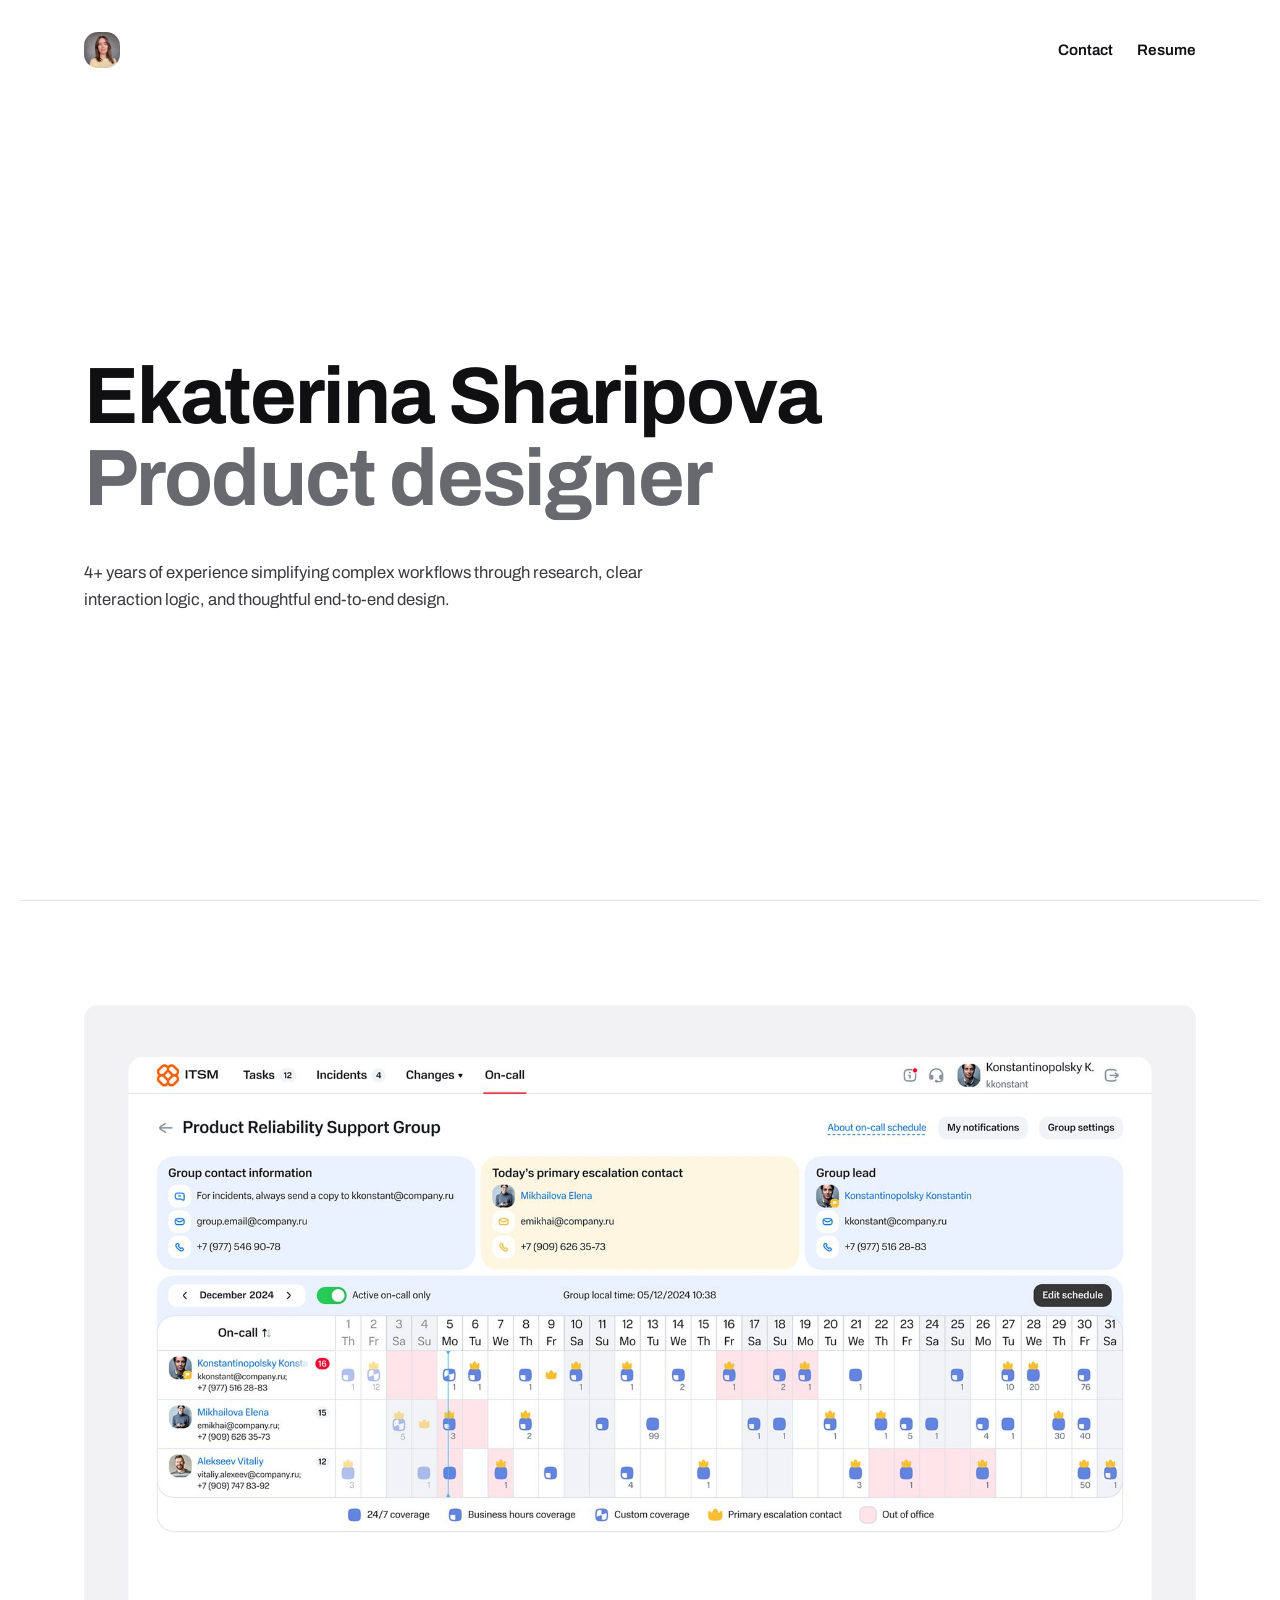
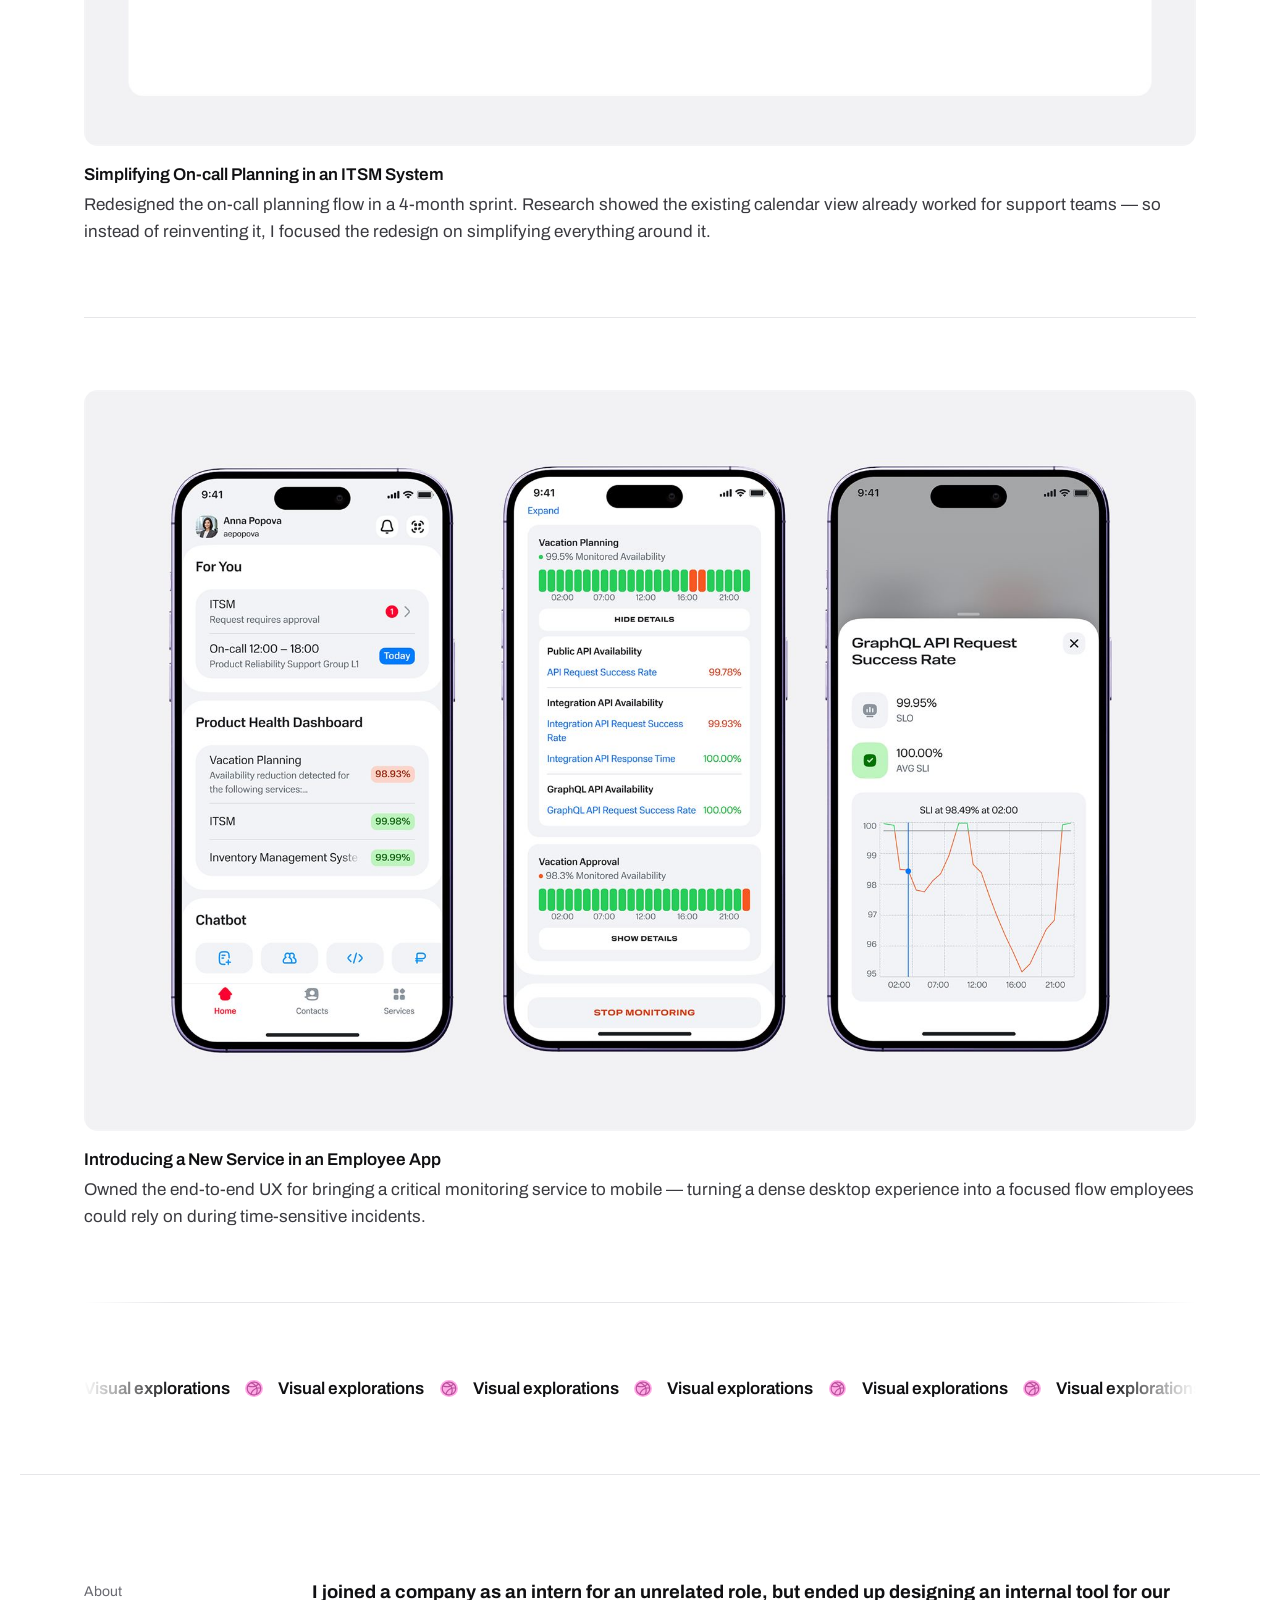
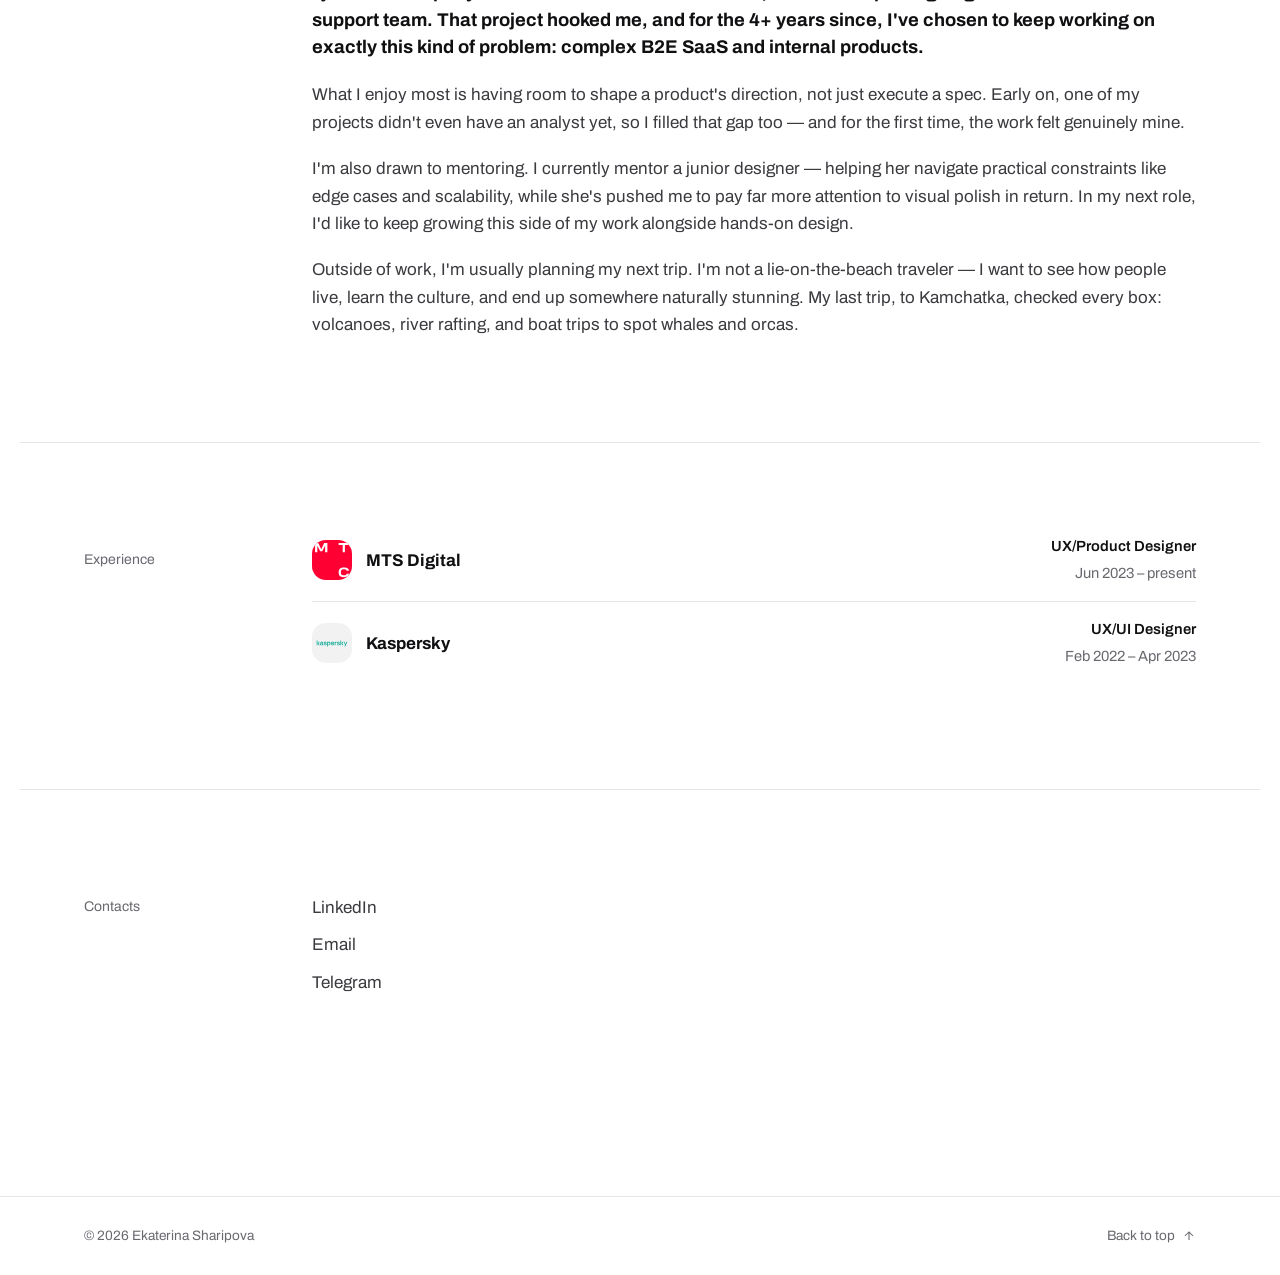
==== commit d4038bff: "Update case study cover art, fix avatar/Kaspersky tile color match, polish on-call image framing - U" ====
--- a/index.html
+++ b/index.html
@@ -16,7 +16,7 @@
 <link rel="preconnect" href="https://fonts.googleapis.com">
 <link rel="preconnect" href="https://fonts.gstatic.com" crossorigin>
 <link href="https://fonts.googleapis.com/css2?family=Archivo:wght@400;500;600;700;800;900&display=swap" rel="stylesheet">
-<link rel="stylesheet" href="assets/css/edgy.css?v=9">
+<link rel="stylesheet" href="assets/css/edgy.css?v=10">
 </head>
 <body id="top">
 <a class="skip-link" href="#main">Skip to content</a>
@@ -52,9 +52,8 @@
     <div class="case-card-list">
 
       <a class="case-card" href="/on-call/">
-        <!-- placeholder cover — swap for the real gallery shot once ready -->
         <div class="case-media">
-          <img src="assets/img/case1-cover-desktop.jpg" alt="ITSM on-call scheduling interface: a monthly coverage calendar and support-group list shown across tablet and laptop screens." loading="eager" width="900" height="787">
+          <img src="assets/img/case1-cover-home.jpg" alt="ITSM on-call scheduling interface: a monthly coverage calendar and support-group list shown across tablet and laptop screens." loading="eager" width="1800" height="1200">
         </div>
         <div class="case-body">
           <h3>Simplifying On-call Planning in an ITSM System</h3>
@@ -64,7 +63,7 @@
 
       <a class="case-card" href="/product-health/">
         <div class="case-media">
-          <img src="assets/img/case2-cover-desktop.jpg" alt="Mobile Product Health Dashboard flow: a monitored-products overview drilling down into per-service availability and a single metric's chart, shown across three phone screens." loading="lazy" width="900" height="787">
+          <img src="assets/img/case2-cover-home.jpg" alt="Mobile Product Health Dashboard flow: a monitored-products overview drilling down into per-service availability and a single metric's chart, shown across three phone screens." loading="lazy" width="1800" height="1200">
         </div>
         <div class="case-body">
           <h3>Introducing a New Service in an Employee App</h3>
--- a/assets/css/edgy.css
+++ b/assets/css/edgy.css
@@ -70,10 +70,10 @@
   display: flex; align-items: center; justify-content: space-between; gap: 1rem;
 }
 .top-bar-mark { position: relative; display: block; flex-shrink: 0; width: 36px; height: 36px; }
-/* Soft-square shape, same radius as the .xp-logo tiles in Experience */
+/* Soft-square shape and fill, same radius + background as the .xp-logo tiles in Experience */
 .top-bar-mark img {
   display: block; width: 36px; height: 36px; border-radius: var(--radius-md);
-  background: var(--panel-strong);
+  background: var(--panel);
   object-fit: cover;
   transition: opacity 0.25s var(--ease), transform 0.25s var(--ease);
 }
@@ -84,7 +84,7 @@
   font-size: 1.15rem;
   line-height: 1;
   border-radius: var(--radius-md);
-  background: var(--panel-strong);
+  background: var(--panel);
   opacity: 0;
   transform: scale(0.6);
   transition: opacity 0.25s var(--ease), transform 0.25s var(--ease);
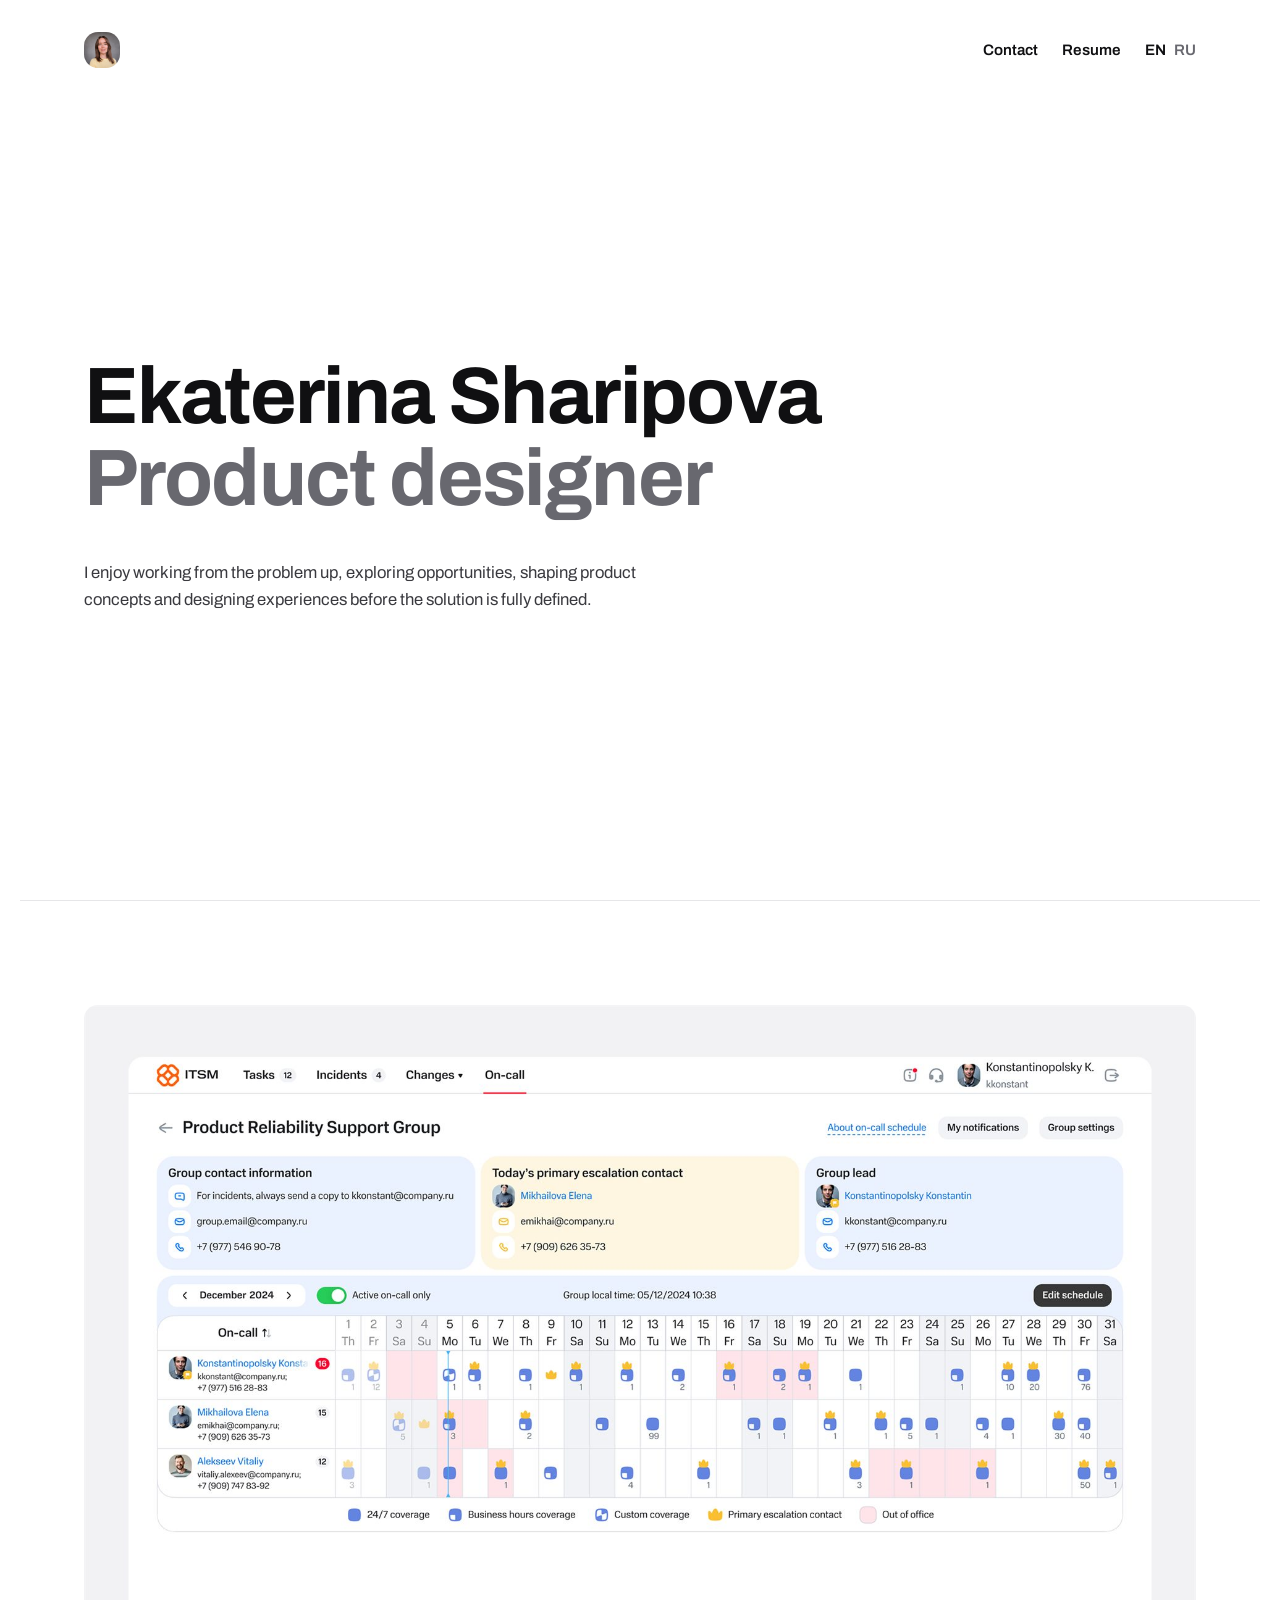
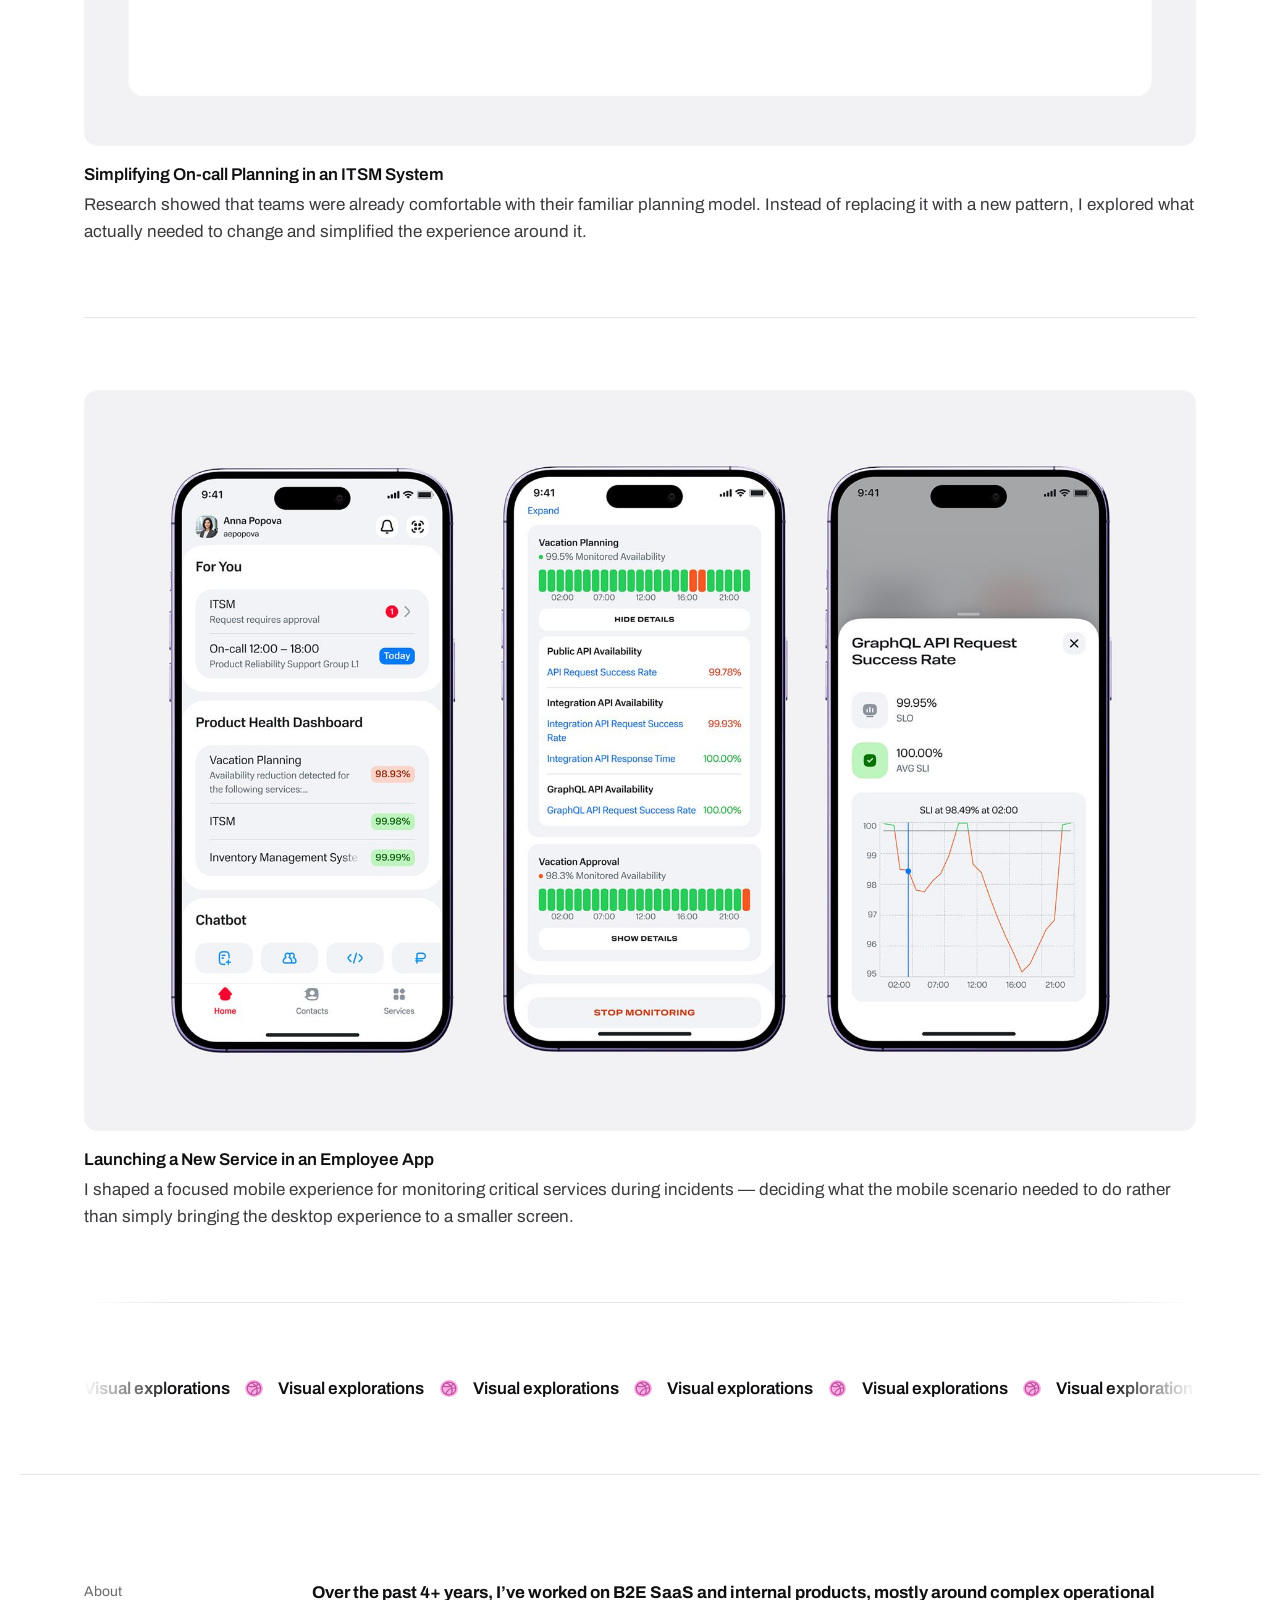
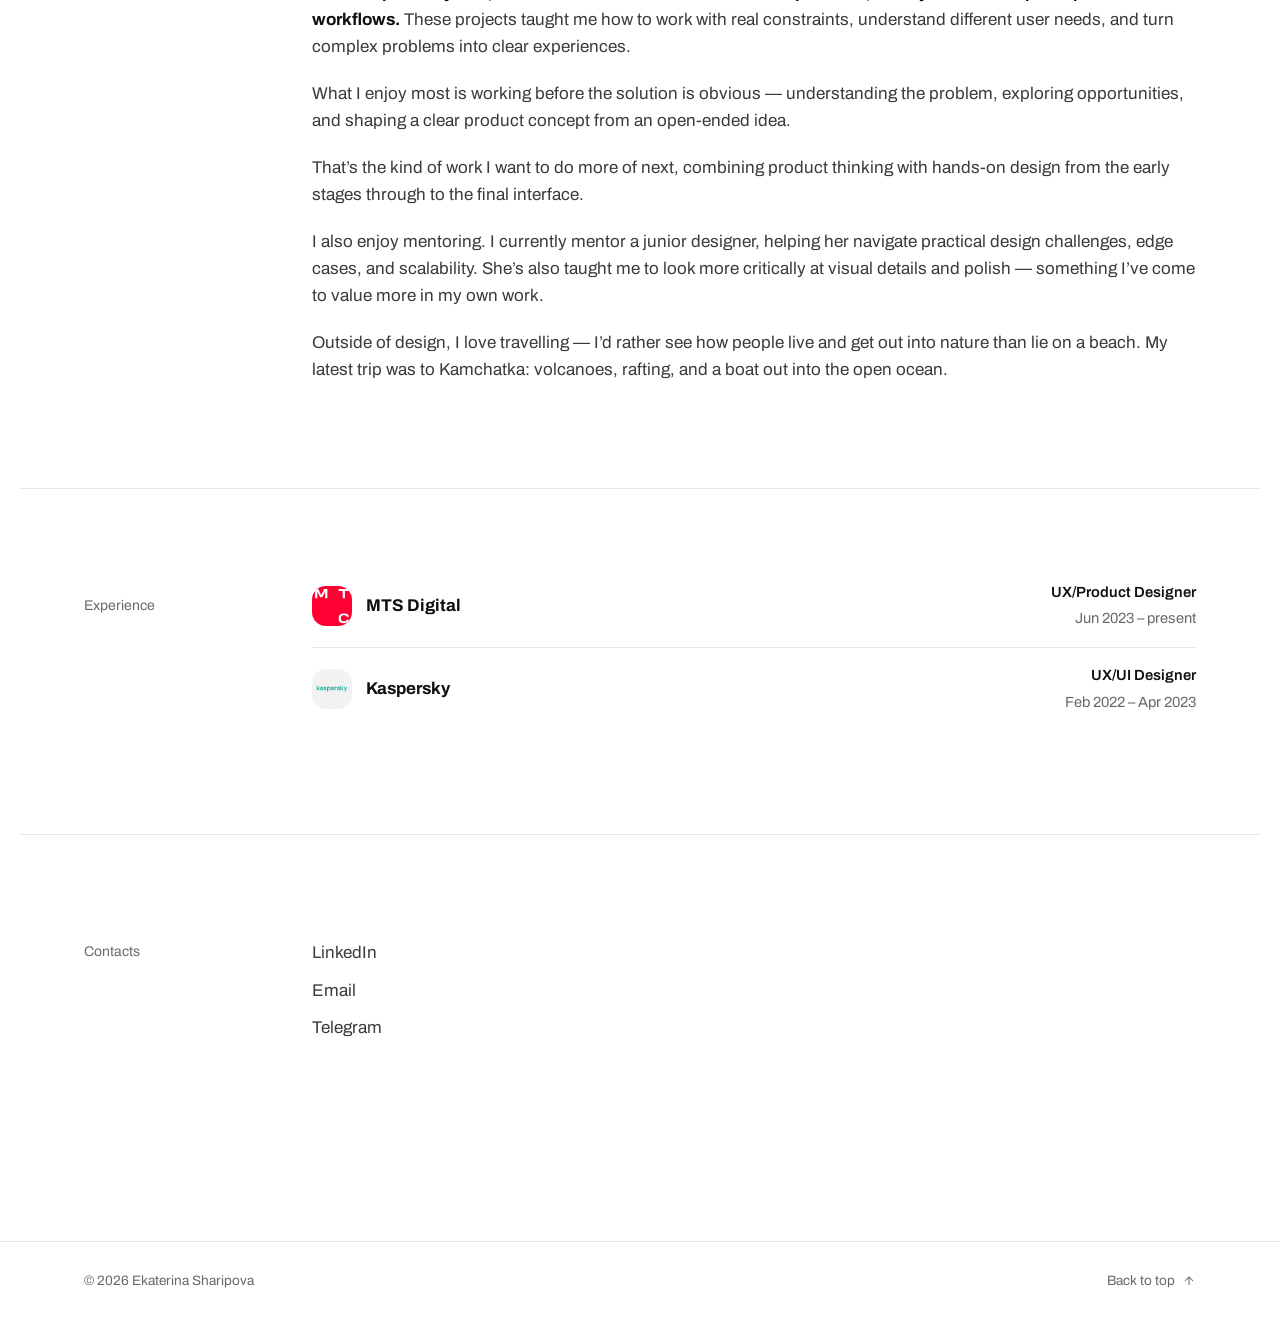
==== commit 31b375af: "Add Russian version and rewrite EN copy - New /ru/ pages (home + both case studies) in Inter Tight, " ====
--- a/index.html
+++ b/index.html
@@ -8,15 +8,21 @@
 
 <meta property="og:type" content="website">
 <meta property="og:title" content="Ekaterina Sharipova — Product Designer">
-<meta property="og:description" content="4+ years of experience simplifying complex workflows through research, clear interaction logic, and thoughtful end-to-end design.">
+<meta property="og:description" content="I enjoy working from the problem up, exploring opportunities, shaping product concepts and designing experiences before the solution is fully defined.">
 <meta property="og:image" content="assets/img/social-preview.jpg">
 <meta name="twitter:card" content="summary_large_image">
+
+<link rel="alternate" hreflang="en" href="https://sh-catherina.github.io/">
+<link rel="alternate" hreflang="ru" href="https://sh-catherina.github.io/ru/">
+<link rel="alternate" hreflang="x-default" href="https://sh-catherina.github.io/">
+<!-- Visitor explicitly picked RU on an earlier visit — send them there before first paint -->
+<script>try{if(localStorage.getItem("lang")==="ru")location.replace("/ru/"+location.hash)}catch(e){}</script>
 
 <link rel="icon" href="favicon.png" type="image/png">
 <link rel="preconnect" href="https://fonts.googleapis.com">
 <link rel="preconnect" href="https://fonts.gstatic.com" crossorigin>
 <link href="https://fonts.googleapis.com/css2?family=Archivo:wght@400;500;600;700;800;900&display=swap" rel="stylesheet">
-<link rel="stylesheet" href="assets/css/edgy.css?v=10">
+<link rel="stylesheet" href="assets/css/edgy.css?v=15">
 </head>
 <body id="top">
 <a class="skip-link" href="#main">Skip to content</a>
@@ -30,7 +36,11 @@
     </span>
     <nav class="top-bar-actions" aria-label="Primary">
       <a class="top-bar-link" href="#contacts">Contact</a>
-      <a class="top-bar-link" href="https://drive.google.com/file/d/1kY8FwEwrzzVcaPMFJQIdGqYuqVuySqas/view?usp=drivesdk" target="_blank" rel="noopener">Resume</a>
+      <a class="top-bar-link" href="https://drive.google.com/file/d/1knoPJHEYm0RjGhSRx5iTvptnx6iMHTI2/view?usp=sharing" target="_blank" rel="noopener">Resume</a>
+      <span class="lang-switch" role="group" aria-label="Language">
+        <a class="lang-switch-link" href="/" hreflang="en" data-lang="en" aria-current="true">EN</a>
+        <a class="lang-switch-link" href="/ru/" hreflang="ru" lang="ru" data-lang="ru">RU</a>
+      </span>
     </nav>
   </div>
 </header>
@@ -43,7 +53,7 @@
       <h1 class="hero-name" data-scramble>Ekaterina Sharipova</h1>
       <span class="hero-role" data-scramble>Product designer</span>
     </div>
-    <p class="hero-lede">4+ years of experience simplifying complex workflows through research, clear interaction logic, and thoughtful end-to-end design.</p>
+    <p class="hero-lede">I enjoy working from the problem up, exploring opportunities, shaping product concepts and designing experiences before the solution is fully defined.</p>
   </section>
 
   <!-- Featured work -->
@@ -57,7 +67,7 @@
         </div>
         <div class="case-body">
           <h3>Simplifying On-call Planning in an ITSM System</h3>
-          <p class="case-desc">Redesigned the on-call planning flow in a 4-month sprint. Research showed the existing calendar view already worked for support teams — so instead of reinventing it, I focused the redesign on simplifying everything around it.</p>
+          <p class="case-desc">Research showed that teams were already comfortable with their familiar planning model. Instead of replacing it with a new pattern, I explored what actually needed to change and simplified the experience around it.</p>
         </div>
       </a>
 
@@ -66,8 +76,8 @@
           <img src="assets/img/case2-cover-home.jpg" alt="Mobile Product Health Dashboard flow: a monitored-products overview drilling down into per-service availability and a single metric's chart, shown across three phone screens." loading="lazy" width="1800" height="1200">
         </div>
         <div class="case-body">
-          <h3>Introducing a New Service in an Employee App</h3>
-          <p class="case-desc">Owned the end-to-end UX for bringing a critical monitoring service to mobile — turning a dense desktop experience into a focused flow employees could rely on during time-sensitive incidents.</p>
+          <h3>Launching a New Service in an Employee App</h3>
+          <p class="case-desc">I shaped a focused mobile experience for monitoring critical services during incidents — deciding what the mobile scenario needed to do rather than simply bringing the desktop experience to a smaller screen.</p>
         </div>
       </a>
 
@@ -100,10 +110,11 @@
     <div class="section-row">
       <h2 class="section-heading">About</h2>
       <div class="about-copy">
-        <p>I joined a company as an intern for an unrelated role, but ended up designing an internal tool for our support team. That project hooked me, and for the 4+ years since, I've chosen to keep working on exactly this kind of problem: complex B2E SaaS and internal products.</p>
-        <p>What I enjoy most is having room to shape a product's direction, not just execute a spec. Early on, one of my projects didn't even have an analyst yet, so I filled that gap too — and for the first time, the work felt genuinely mine.</p>
-        <p>I'm also drawn to mentoring. I currently mentor a junior designer — helping her navigate practical constraints like edge cases and scalability, while she's pushed me to pay far more attention to visual polish in return. In my next role, I'd like to keep growing this side of my work alongside hands-on design.</p>
-        <p>Outside of work, I'm usually planning my next trip. I'm not a lie-on-the-beach traveler — I want to see how people live, learn the culture, and end up somewhere naturally stunning. My last trip, to Kamchatka, checked every box: volcanoes, river rafting, and boat trips to spot whales and orcas.</p>
+        <p><strong>Over the past 4+ years, I’ve worked on B2E SaaS and internal products, mostly around complex operational workflows.</strong> These projects taught me how to work with real constraints, understand different user needs, and turn complex problems into clear experiences.</p>
+        <p>What I enjoy most is working before the solution is obvious — understanding the problem, exploring opportunities, and shaping a clear product concept from an open-ended idea.</p>
+        <p>That’s the kind of work I want to do more of next, combining product thinking with hands-on design from the early stages through to the final interface.</p>
+        <p>I also enjoy mentoring. I currently mentor a junior designer, helping her navigate practical design challenges, edge cases, and scalability. She’s also taught me to look more critically at visual details and polish — something I’ve come to value more in my own work.</p>
+        <p>Outside of design, I love travelling — I’d rather see how people live and get out into nature than lie on a beach. My latest trip was to Kamchatka: volcanoes, rafting, and a boat out into the open ocean.</p>
       </div>
     </div>
   </section>
@@ -153,7 +164,7 @@
 
 <div id="site-footer"></div>
 
-<script src="assets/js/components.js?v=3"></script>
-<script src="assets/js/main.js?v=7"></script>
+<script src="assets/js/components.js?v=4"></script>
+<script src="assets/js/main.js?v=9"></script>
 </body>
 </html>
--- a/assets/css/edgy.css
+++ b/assets/css/edgy.css
@@ -25,6 +25,10 @@
      36px avatar, the tallest row child. .hero-panel subtracts this so
      the top bar plus hero together fill exactly one viewport. */
   --topbar-h: clamp(56px, calc(3vw + 36px), 68px);
+}
+/* Archivo has no Cyrillic — the /ru/ pages swap in Inter Tight */
+html[lang="ru"] {
+  --font: "Inter Tight", -apple-system, BlinkMacSystemFont, "Segoe UI", sans-serif;
 }
 
 * , *::before, *::after { box-sizing: border-box; }
@@ -96,6 +100,12 @@
 .top-bar-link { font-size: 0.95rem; font-weight: 600; color: var(--ink); transition: color 0.15s var(--ease); }
 .top-bar-link:hover { color: var(--muted); }
 
+/* EN / RU switch — current language in ink, the other muted until hovered */
+.lang-switch { display: flex; align-items: center; gap: 0.5rem; }
+.lang-switch-link { font-size: 0.95rem; font-weight: 600; color: var(--muted); transition: color 0.15s var(--ease); }
+.lang-switch-link:hover { color: var(--ink); }
+.lang-switch-link[aria-current] { color: var(--ink); pointer-events: none; }
+
 /* ---------- Hero — name/role masthead + description, fills the first screen ---------- */
 .hero-panel {
   min-height: calc(100vh - var(--topbar-h));
@@ -193,7 +203,7 @@
 /* ---------- About ---------- */
 .about-copy p { color: var(--ink-soft); }
 .about-copy p + p { margin-top: 1.15em; }
-.about-copy p:first-child { font-weight: 700; color: var(--ink); font-size: 1.15rem; line-height: 1.5; }
+.about-copy strong { font-weight: 700; color: var(--ink); } /* bold first sentence of the opening paragraph (EN + RU) */
 
 /* ---------- Experience — logo row, detail lives in the résumé (ayurchenko.xyz layout) ---------- */
 @media (min-width: 761px) {
@@ -221,9 +231,14 @@
 .xp-dates { color: var(--muted); font-variant-numeric: tabular-nums; }
 
 @media (max-width: 560px) {
-  .xp-row { align-items: flex-start; }
+  .xp-row { align-items: flex-start; gap: 1rem; } /* tighter floor so the longer RU role still fits one line on 360px phones */
   .xp-company-name { font-size: 0.95rem; }
   .xp-role-dates { font-size: 0.85rem; }
+}
+/* RU role/dates run longer — shave a little more on 360–400px phones so each row stays single-line */
+@media (max-width: 400px) {
+  html[lang="ru"] .xp-company-name { font-size: 0.9rem; }
+  html[lang="ru"] .xp-role-dates { font-size: 0.8rem; }
 }
 
 /* Below 560px "Ekaterina Sharipova" no longer fits the clamp's 2.75rem
